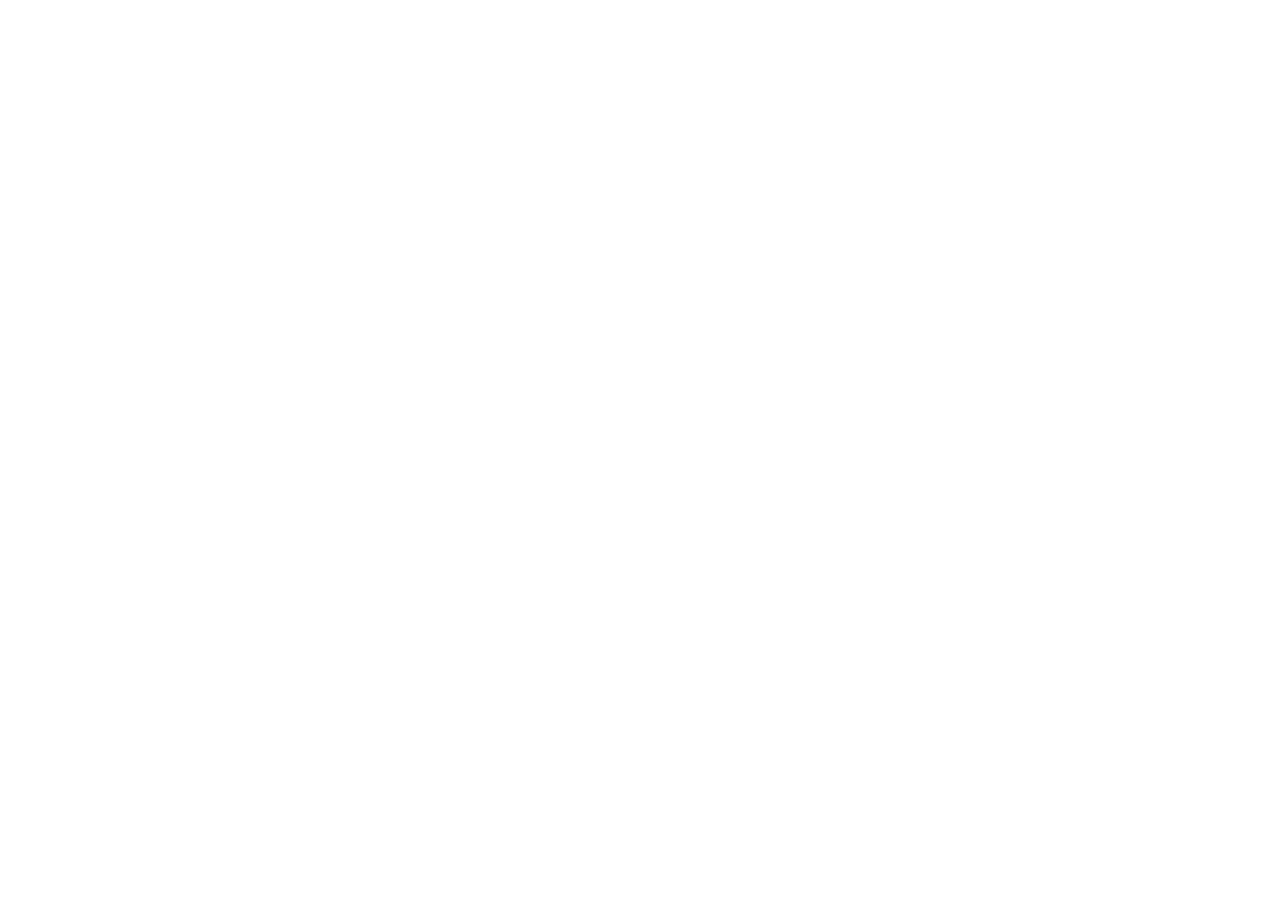
==== index.html @ ab4df653 "first commit" ====
<!DOCTYPE html>
<html lang="en">
<head>
    <meta charset="UTF-8">
    <meta name="viewport" content="width=device-width, initial-scale=1.0">
    <title>Assignment-1</title>
</head>
<body>
    
</body>
</html>
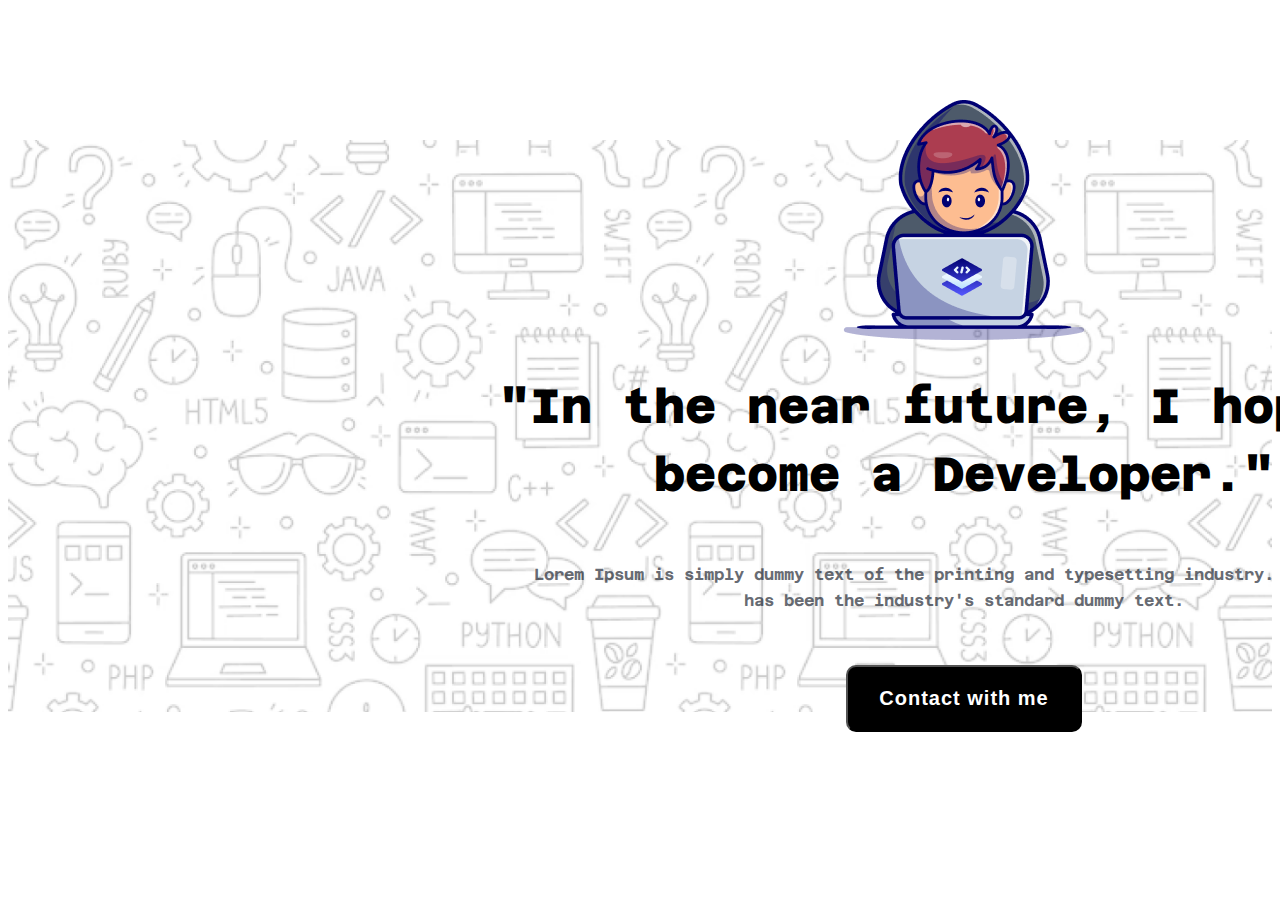
==== commit 4c303e32: "added some header items" ====
--- a/index.html
+++ b/index.html
@@ -4,8 +4,29 @@
     <meta charset="UTF-8">
     <meta name="viewport" content="width=device-width, initial-scale=1.0">
     <title>Assignment-1</title>
+    <link rel="preconnect" href="https://fonts.googleapis.com">
+    <link rel="preconnect" href="https://fonts.gstatic.com" crossorigin>
+    <link href="https://fonts.googleapis.com/css2?family=Azeret+Mono:ital,wght@0,100..900;1,100..900&display=swap" rel="stylesheet">
+    <link rel="stylesheet" href="style/style.css">
+
 </head>
 <body>
-    
+    <header>
+        <div class="div-sector">
+            <div class="head-items">
+                <img src="assets/Group.png" alt="">
+                <h1 class="head-tittle">
+                    "In the near future, I hope to become a Developer."
+                </h1>
+                <h4 class="head-sub-tittle">
+                    Lorem Ipsum is simply dummy text of the printing and typesetting industry. Lorem Ipsum has been the industry's standard dummy text.
+                </h4>
+                <a href="practice.html" target="_blank" >
+                    <button class="head-btn">Contact with me</button>
+
+                </a>
+            </div>
+        </div>
+    </header>
 </body>
 </html>--- a/style/style.css
+++ b/style/style.css
@@ -0,0 +1,62 @@
+body{
+    font-family: "Azeret Mono", monospace;
+}
+
+.azeret-mono-font> {
+  
+  /* font-optical-sizing: auto; */
+  font-weight: 300;
+  font-style: normal;
+}
+/* header section  */
+/* header section  */
+.div-sector{
+    background-image: url(../assets/Hero-bg.png);
+    background-repeat: no-repeat;
+    background-position: center center;
+    background-size: 100%;
+    height: 752px;
+    margin-top: 50px;
+}
+.head-items{
+    text-align: center;
+    position: absolute;
+    width: 1108px;
+    height: 582px;
+    left: 410px;
+    right: 21px;
+    top: 100px;
+    bottom: 4506px;
+    display: flex;
+    flex-direction: column;
+    justify-content: flex-start;
+    align-items: center;
+    padding: 0px;
+}
+.head-tittle{
+    font-size:48px;
+    font-weight: 800px;
+    color: black;
+    font-weight: 800;
+    line-height: 68px;
+    letter-spacing: 0%;
+}
+.head-sub-tittle{
+    font-size: 16px;
+    font-weight: 200px;
+    color:rgba(13, 19, 33, 0.63);
+    line-height: 26px;
+    letter-spacing: 0%;
+    padding: 0px 110px 30px 110px;
+}
+.head-btn{
+    font-size: 20px;
+    font-weight: 600;
+    color: white;
+    line-height: 23px;
+    letter-spacing: 1px;
+    padding: 20px 31px;
+    border-radius: 10px;
+    background-color:black;
+}
+/* header end */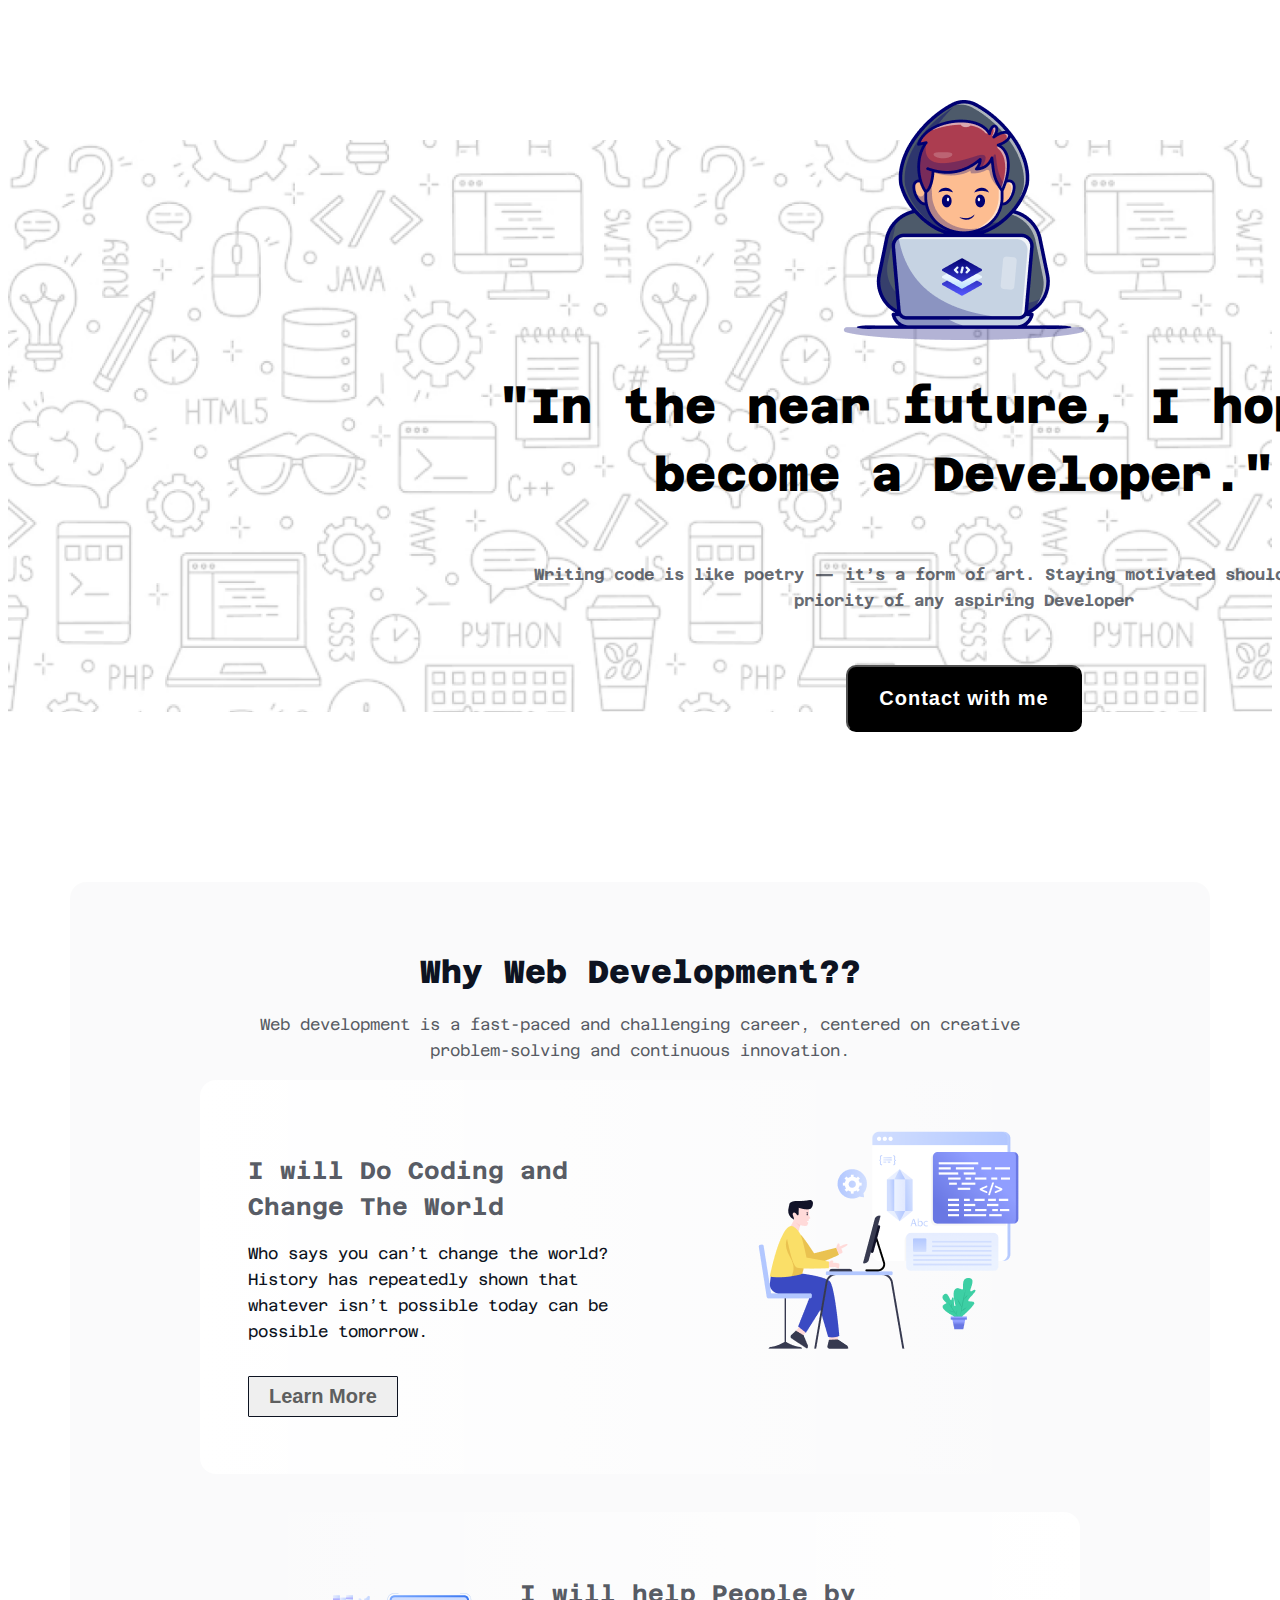
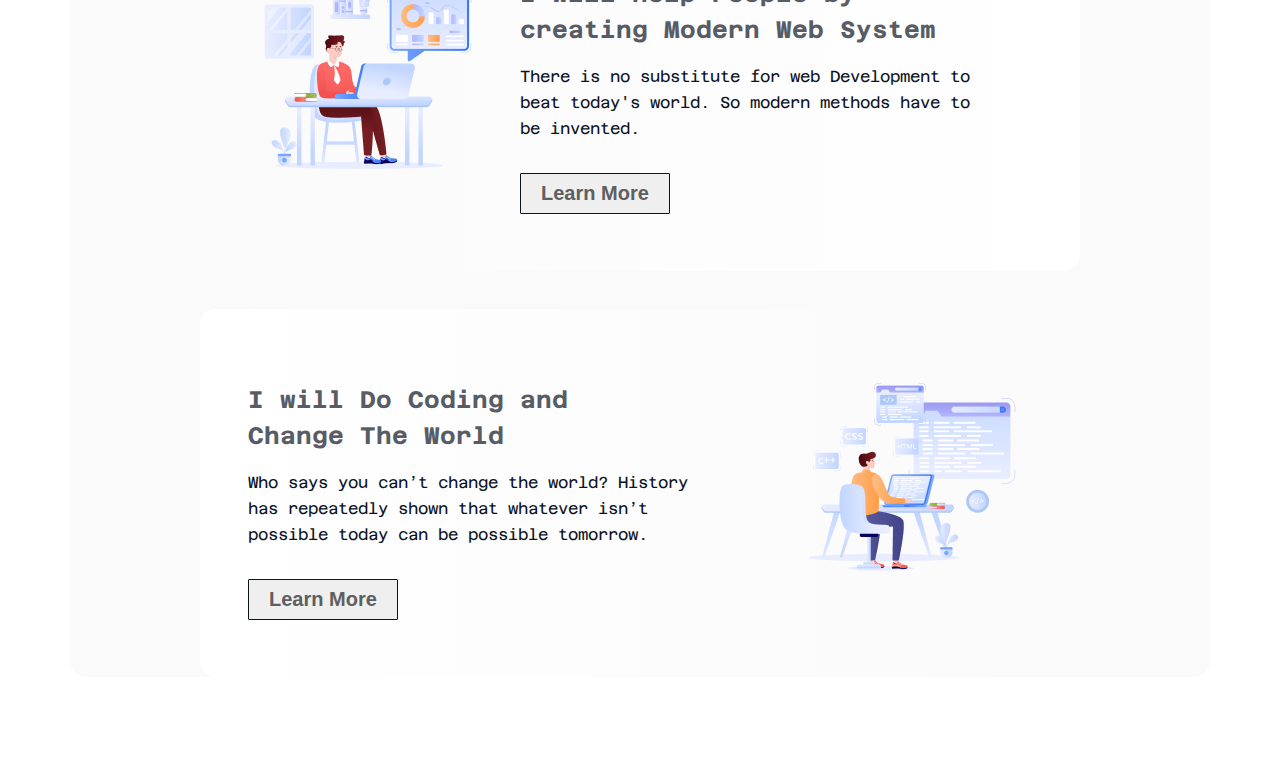
==== commit fd846f12: "added some main section" ====
--- a/index.html
+++ b/index.html
@@ -19,7 +19,7 @@
                     "In the near future, I hope to become a Developer."
                 </h1>
                 <h4 class="head-sub-tittle">
-                    Lorem Ipsum is simply dummy text of the printing and typesetting industry. Lorem Ipsum has been the industry's standard dummy text.
+                    Writing code is like poetry — it’s a form of art. Staying motivated should be the top priority of any aspiring Developer
                 </h4>
                 <a href="practice.html" target="_blank" >
                     <button class="head-btn">Contact with me</button>
@@ -28,5 +28,71 @@
             </div>
         </div>
     </header>
+    <main>
+        <section class="section">
+            <div class="skill-head">
+                  <div class="skill-heading-detail">
+                      <h1 class="skill-heading">Why Web Development??</h1>
+                      <p class="skill-description">Web development is a fast-paced and challenging career, centered on creative problem-solving and continuous innovation.</p>
+                  </div>
+                  <div class="my-skill">
+                      <div class="skill-details">
+                          <h1 class="my-skill-heading">
+                              I will Do Coding and Change The World
+                          </h1>
+                          <p class="my-skill-detail">
+                            Who says you can’t change the world? History has repeatedly shown that whatever isn’t possible today can be possible tomorrow. 
+                          </p>
+                          <div class="set-btn">
+                              <button class="my-skill-btn">Learn More</button>
+                          </div>
+                      </div>
+                      <div>
+                          <img src="assets/Layer_1.png" alt="">
+                      </div>
+                       
+                  </div>
+                  <br>
+                  <br>
+                  <div class="my-skills">
+                      <div class="skill-pic-2">
+                          <img src="assets/Group 3.png" alt="">
+                      </div>
+                      <div class="skill-detailss">
+                          <h1 class="my-skill-heading">
+                              I will help People by creating Modern Web System
+                          </h1>
+                          <p class="my-skill-detail">
+                            There is no substitute for web Development to beat today's world. So modern methods have to be invented.
+
+                          </p>
+                          <div class="set-btn">
+                              <button class="my-skill-btn">Learn More</button>
+                          </div>
+                      </div>
+                      
+                  </div>
+                  <br>
+                  <br>
+                  <div class="my-skill">
+                      <div class="skill-details">
+                          <h1 class="my-skill-headings">
+                              I will Do Coding and Change The World
+                          </h1>
+                          <p class="my-skill-detail">
+                            Who says you can’t change the world? History has repeatedly shown that whatever isn’t possible today can be possible tomorrow.
+                          </p>
+                          <div class="set-btn">
+                              <button class="my-skill-btn">Learn More</button>
+                          </div>
+                      </div>
+                      <div>
+                          <img src="assets/Group 4.png" alt="">
+                      </div>
+                       
+                  </div>
+            </div>
+         </section>
+    </main>
 </body>
 </html>--- a/style/style.css
+++ b/style/style.css
@@ -59,4 +59,114 @@
     border-radius: 10px;
     background-color:black;
 }
-/* header end */+/* header end */
+
+/* main content */
+/* main content */
+
+/* section 1 */
+.section{
+    border-radius: 16px;
+    background: rgba(13, 19, 33, 0.02);
+    width: 1140px;
+    height: 1395px;
+    background-position: center center;
+    margin: 80px auto;
+}
+.skill-head{
+    padding: 50px 130px;
+}
+.skill-heading-detail{
+    padding: 0px 25px;
+}
+.skill-heading{
+    color: rgb(13, 19, 33);
+    font-size: 32px;
+    font-weight: 800;
+    line-height: 37px;
+    letter-spacing: 0%;
+    text-align: center;
+
+}
+.skill-description{
+    color: rgba(13, 19, 33, 0.70);
+    font-size: 16px;
+    font-weight: 400;
+    line-height: 26px;
+    letter-spacing: 0%;
+    text-align: center;
+
+}
+.my-skill{
+    border-radius: 16px;
+    background:linear-gradient(90.00deg, rgb(255, 255, 255), rgba(255, 255, 255, 0) 100%);
+    display: flex;
+    justify-content: space-between;
+    padding: 48px;
+
+}
+.skill-details{
+    padding: 9px 98px 9px 0px;
+
+}
+.my-skill-heading{
+    color: rgba(13, 19, 33, 0.7);
+    font-size: 24px;
+    font-weight: 700;
+    line-height: 36px;
+    letter-spacing: 0%;
+    text-align: left;
+
+}
+.my-skill-detail{
+    color: rgb(13, 19, 33);
+    font-size: 16px;
+    font-weight: 400;
+    line-height: 26px;
+    letter-spacing: 0%;
+    text-align: left;
+
+}
+.set-btn{
+    padding-top: 15px;
+}
+.my-skill-btn{
+    color: rgb(94, 95, 95);
+    font-size: 20px;
+    font-weight: 600;
+    line-height: 23px;
+    letter-spacing: 0%;
+    text-align: center;
+    padding: 08px 20px;
+    background-color: ;
+    border: 1px solid rgb(13, 19, 33);
+    border-radius: 1px;
+
+}
+.my-skills{
+    border-radius: 16px;
+    background:linear-gradient(270.00deg, rgb(255, 255, 255),rgba(255, 255, 255, 0) 100%);
+    display: flex;
+    justify-content: space-between;
+    padding: 48px;
+}
+.skill-pic-2{
+    /* padding: 8px auto; */
+
+}
+.skill-detailss{
+    padding: 0px 40px 9px 32px;
+
+}
+.my-skill-headings{
+    padding-right: 30px;
+    color: rgba(13, 19, 33, 0.7);
+    font-size: 24px;
+    font-weight: 700;
+    line-height: 36px;
+    letter-spacing: 0%;
+    text-align: left;
+
+}
+/* section 1 end */
+/* section 1 end */
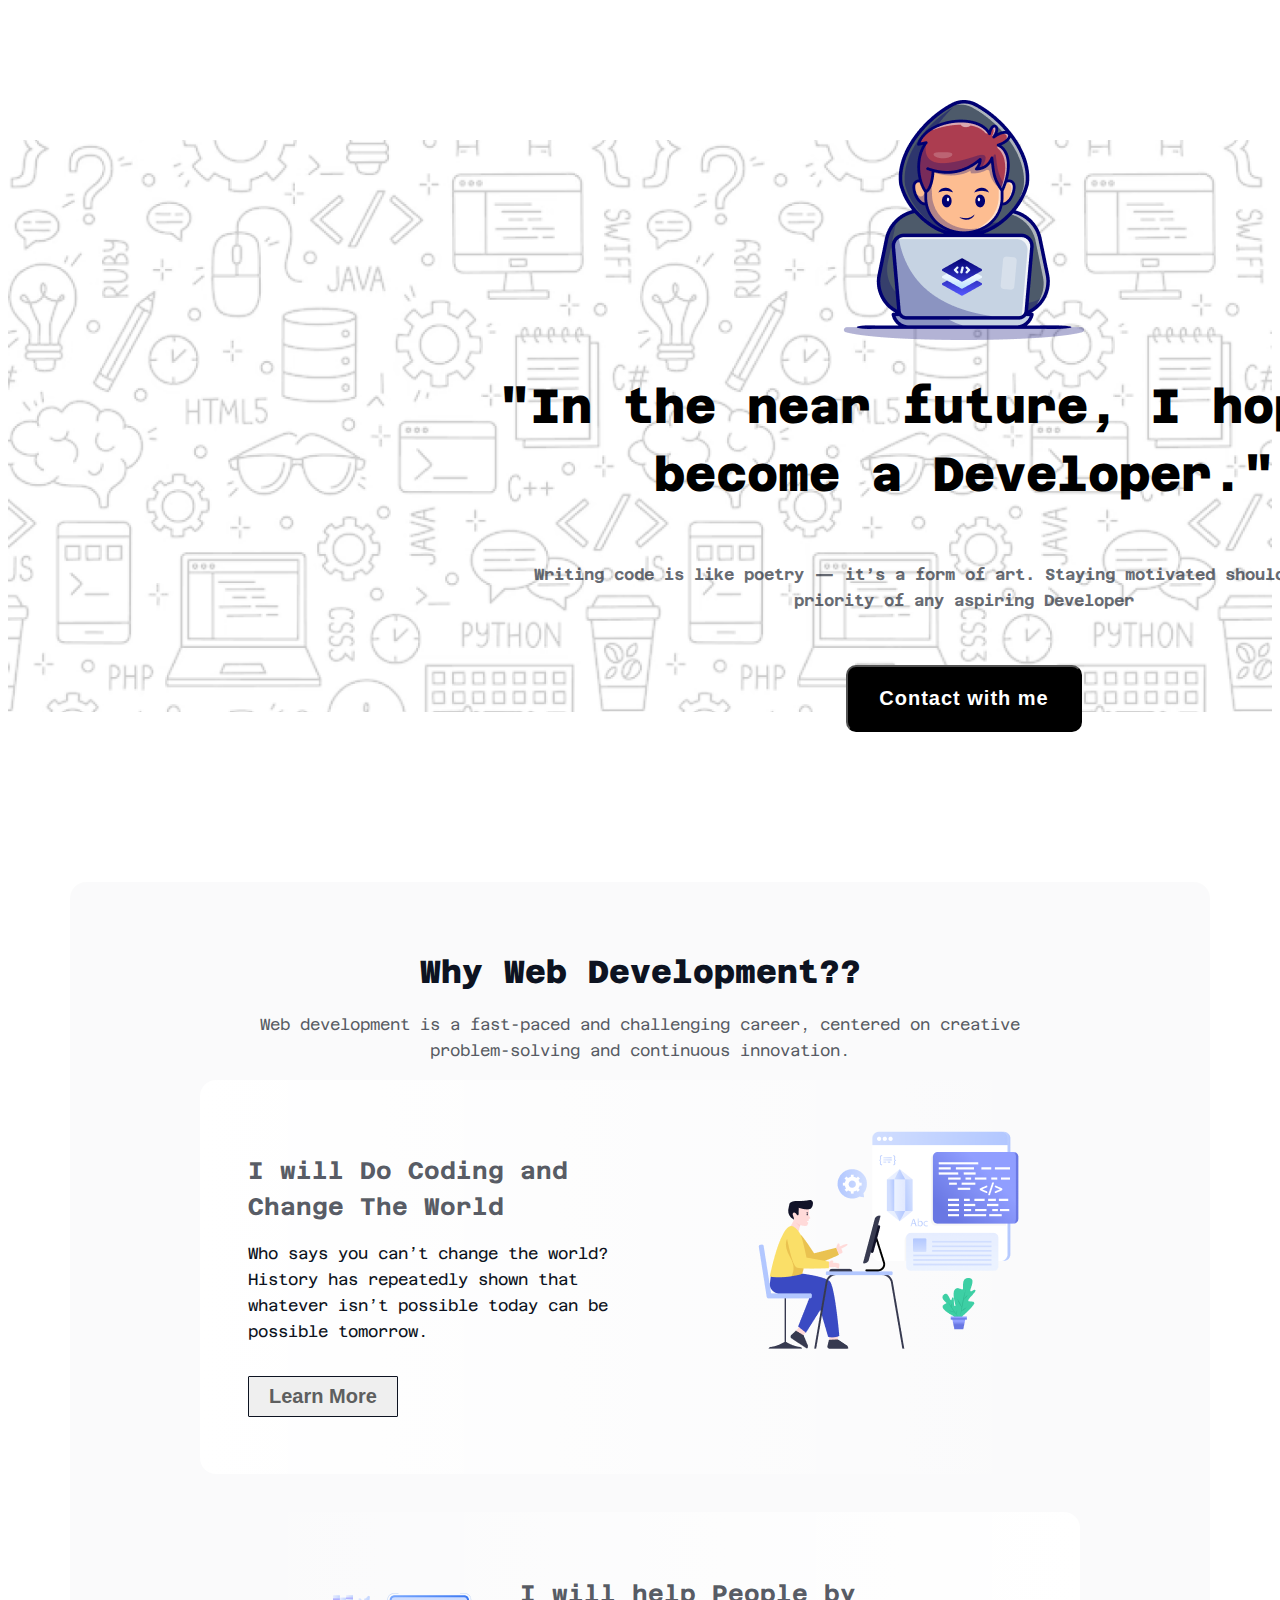
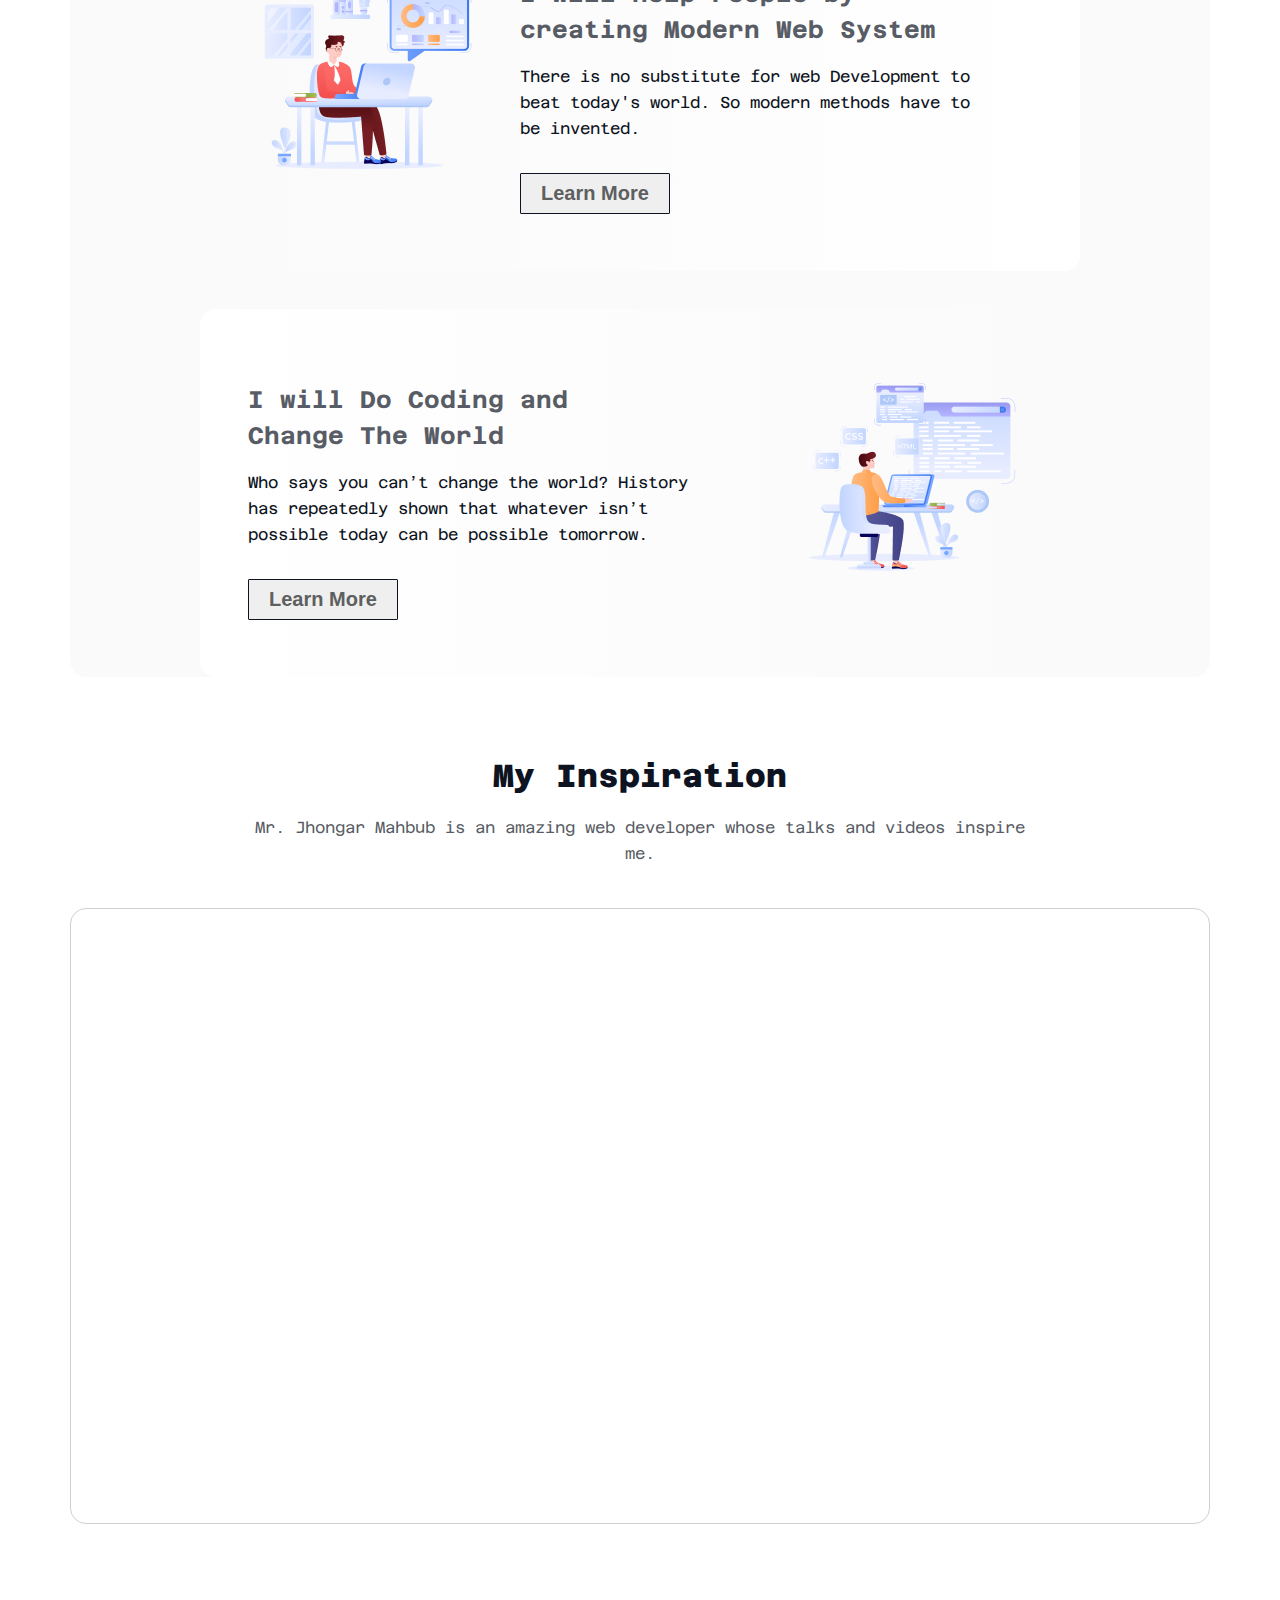
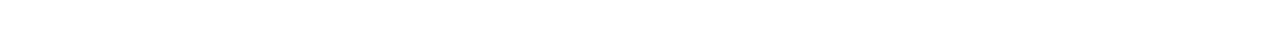
==== commit abccf47e: "added a video" ====
--- a/index.html
+++ b/index.html
@@ -93,6 +93,16 @@
                   </div>
             </div>
          </section>
+         <section class="section-2">
+            <div class="video-section">
+                <h1 class="video-tittle">My Inspiration</h1>
+                <p class="video-detail">Mr. Jhongar Mahbub is an amazing web developer whose talks and videos inspire me.
+                </p>
+            </div>
+            <div class="video">
+                <iframe width="1075" height="550" src="https://www.youtube.com/embed/clQL7TAQcsI?si=a5JZicJ56P_sLb8g" title="YouTube video player" frameborder="0" allow="accelerometer; autoplay; clipboard-write; encrypted-media; gyroscope; picture-in-picture; web-share" referrerpolicy="strict-origin-when-cross-origin" allowfullscreen></iframe>
+            </div>
+       </section>
     </main>
 </body>
 </html>--- a/style/style.css
+++ b/style/style.css
@@ -170,3 +170,41 @@
 }
 /* section 1 end */
 /* section 1 end */
+
+/* section-2 start */
+/* section-2 start */
+
+.section-2{
+    width: 1140px;
+    height: 795px;
+    margin: 80px auto;
+}
+.video-section{
+    padding:0px 170px 25px 170px;
+}
+.video-tittle{
+    color: rgb(13, 19, 33);
+    font-size: 32px;
+    font-weight: 800;
+    line-height: 37px;
+    letter-spacing: 0%;
+    text-align: center; 
+}
+.video-detail{
+    color: rgba(13, 19, 33, 0.70);
+    font-size: 16px;
+    font-weight: 400;
+    line-height: 26px;
+    letter-spacing: 0%;
+    text-align: center;
+}
+.video{
+    display: flex;
+    justify-content: center;
+    padding: 32px;
+    box-sizing: border-box;
+    border: 1px solid rgba(13, 19, 33, 0.2);
+    border-radius: 16px;
+}
+/* section-2 end */
+/* section-2 end */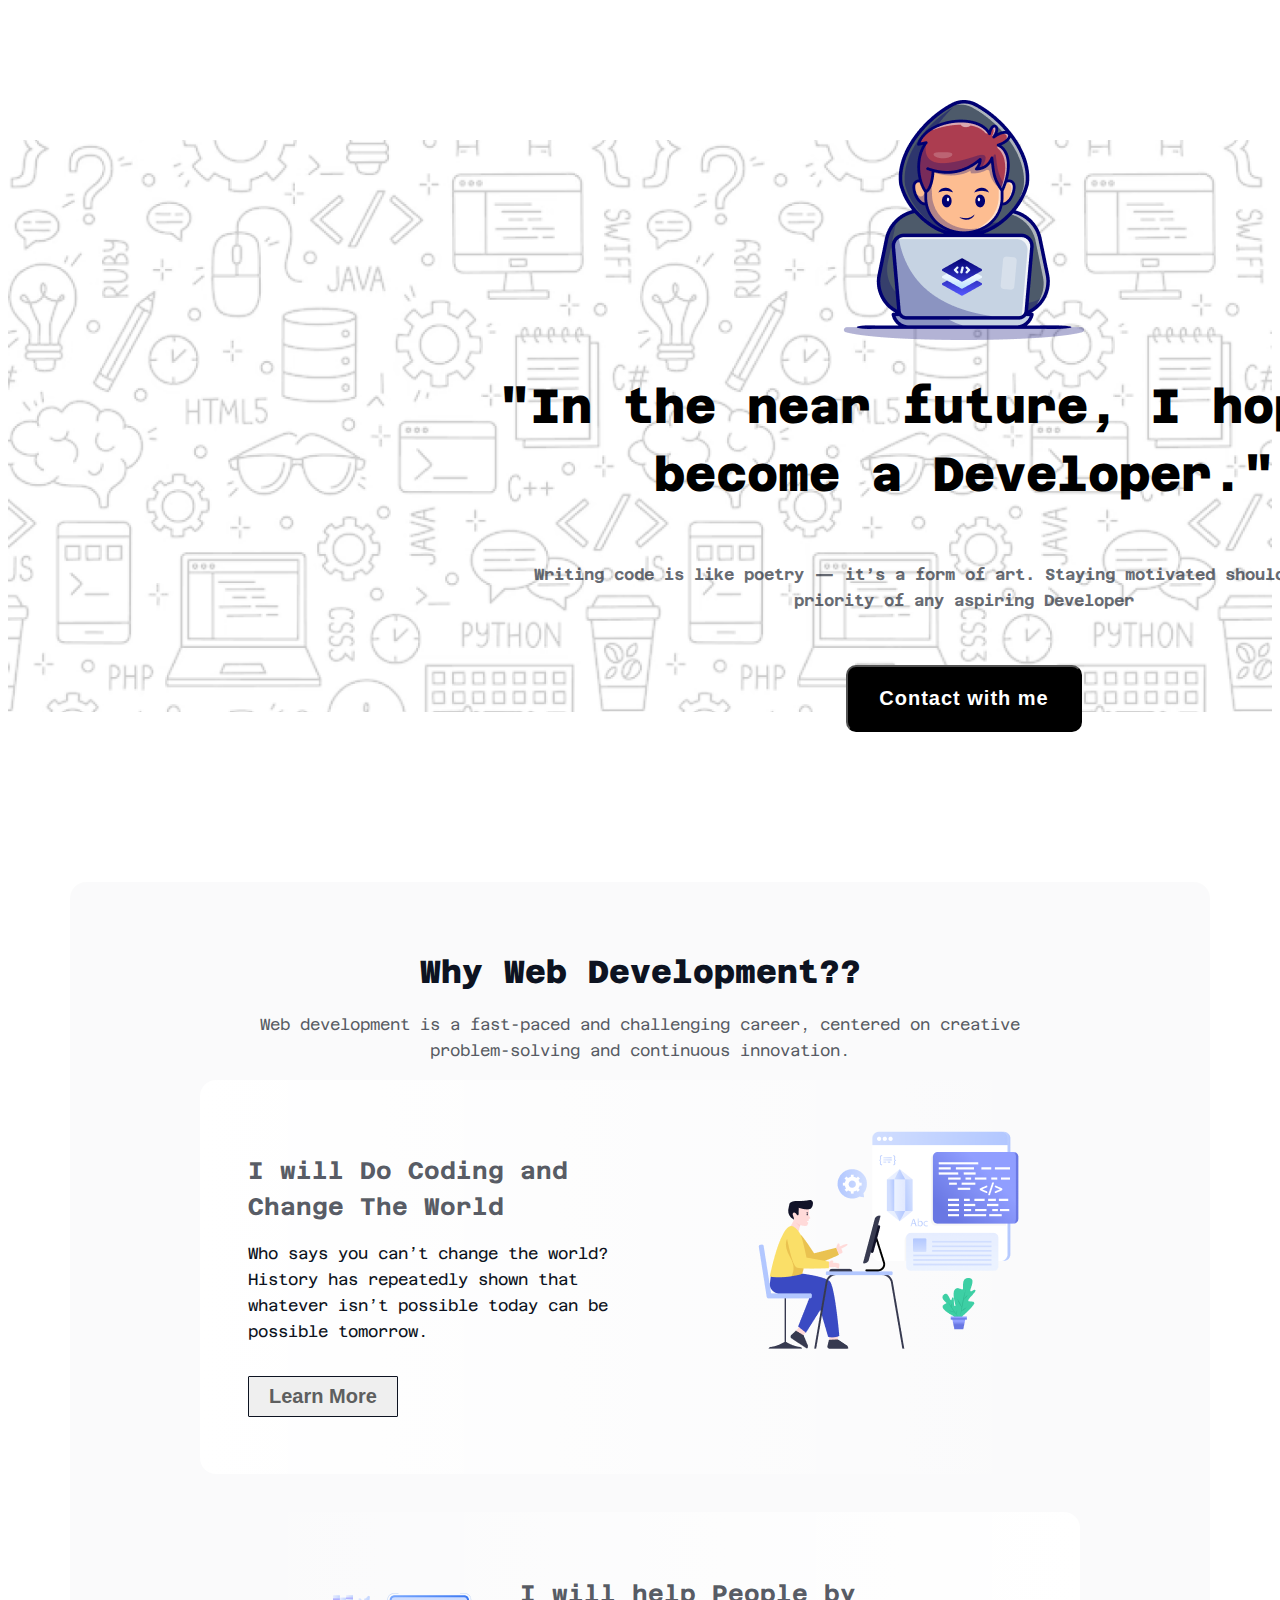
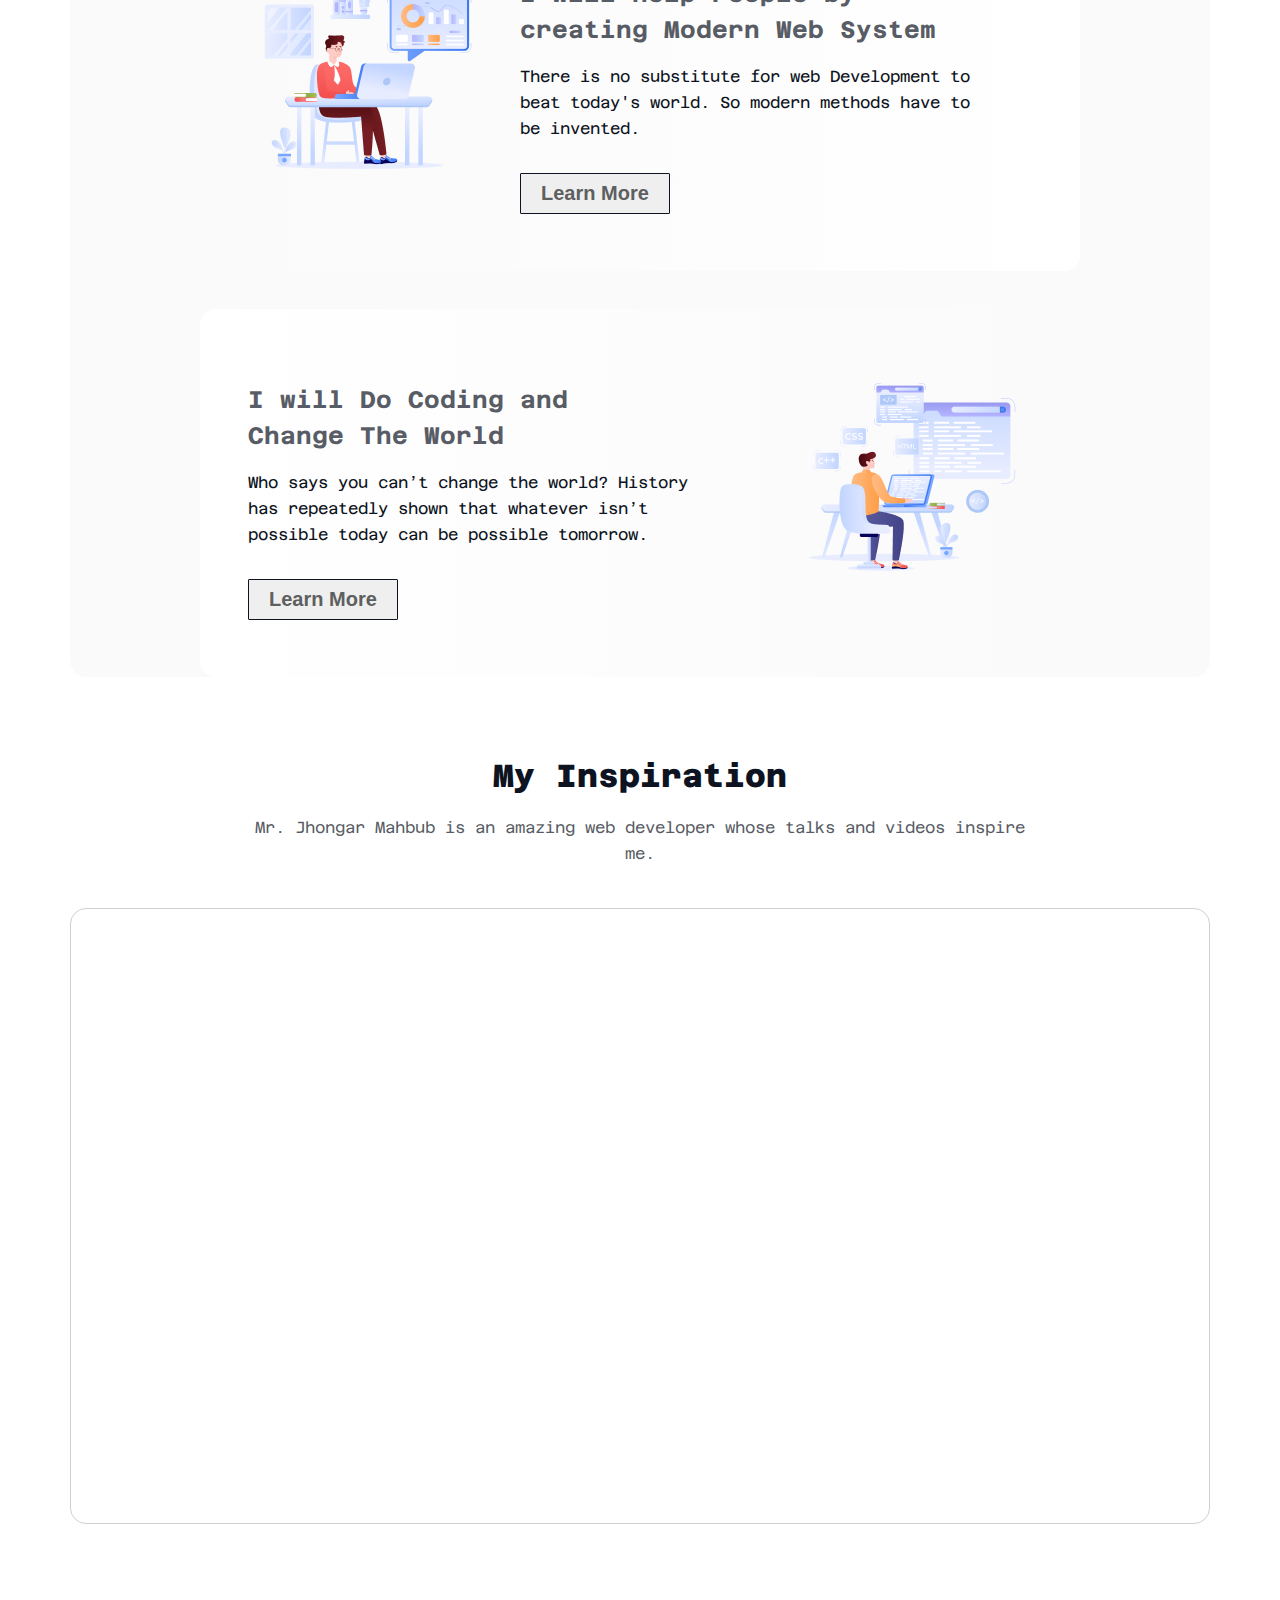
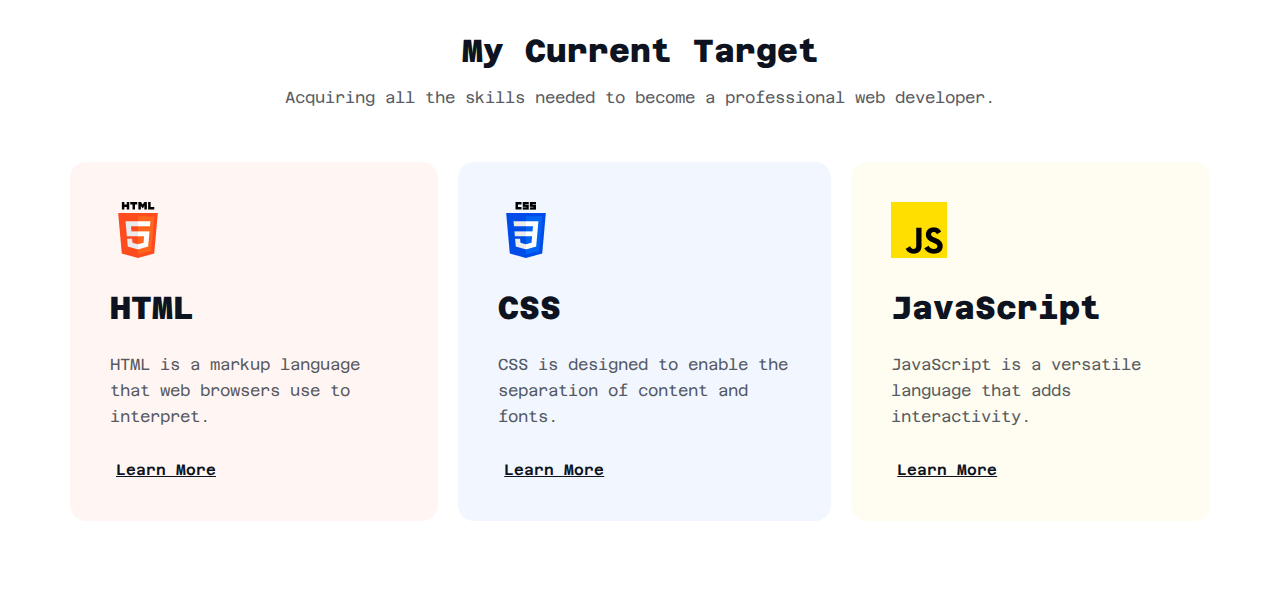
==== commit b5760a5d: "added Current Target" ====
--- a/index.html
+++ b/index.html
@@ -103,6 +103,42 @@
                 <iframe width="1075" height="550" src="https://www.youtube.com/embed/clQL7TAQcsI?si=a5JZicJ56P_sLb8g" title="YouTube video player" frameborder="0" allow="accelerometer; autoplay; clipboard-write; encrypted-media; gyroscope; picture-in-picture; web-share" referrerpolicy="strict-origin-when-cross-origin" allowfullscreen></iframe>
             </div>
        </section>
+       <section class="input-skill">
+            <div class="aa">
+                <h class="b">My Current Target</h>
+                <p class="input-skill-description">Acquiring all the skills needed to become a professional web developer.
+                </p>
+            </div>
+            <div class="skill-container">
+                <div class="skill-name skill-a">
+                    <img src="assets/html.png" alt="" class="skill-logo">
+                 <h2 class="input-skill-head">HTML</h2>
+                    <p class="skill-descriptions">HTML is a markup language that web browsers use 
+                    to interpret.
+                    </p>
+                    <button class="input-skill-btn-a">
+                        <u>Learn More</u>
+                    </button>
+                </div>
+                <div class="skill-name skill-b">
+                    <img src="assets/css.png" alt="" class="skill-logo">
+                    <h2 class="input-skill-head">CSS</h2>
+                    <p class="skill-descriptions">CSS is designed to enable the separation of content and fonts.</p>
+                    <button class="input-skill-btn-b">
+                        <u>Learn More</u>
+                    </button>
+                </div>
+                <div class="skill-name skill-c">
+                    <img src="assets/js.png" alt="" class="skill-logo">
+                    <h2 class="input-skill-head">JavaScript</h2>
+                    <p class="skill-descriptions">JavaScript is a versatile language that 
+                    adds interactivity.</p>
+                    <button class="input-skill-btn-c">
+                        <u>Learn More</u>
+                    </button>
+                </div>
+            </div>    
+        </section>
     </main>
 </body>
 </html>--- a/style/style.css
+++ b/style/style.css
@@ -207,4 +207,106 @@
     border-radius: 16px;
 }
 /* section-2 end */
-/* section-2 end */+/* section-2 end */
+
+/* section-3 start*/
+/* section-3 start */
+
+.input-skill{
+    width: 1140px;
+    height: 500px;
+    margin: 80px auto;
+}
+.aa{
+    text-align: center;
+}
+.b{
+    color: rgb(13, 19, 33);
+    font-size: 32px;
+    font-weight: 800;
+    line-height: 37px;
+    letter-spacing: 0%;
+    text-align: center;
+}
+.input-skill-description{
+    color: rgba(13, 19, 33, 0.70);
+    font-size: 16px;
+    font-weight: 400;
+    line-height: 26px;
+    letter-spacing: 0%;
+    text-align: center;
+    padding:0px 170px 25px 170px;
+
+}
+.skill-container{
+    display: flex;
+    gap: 20px;
+    padding-top: 10px;
+
+}
+.skill-name{
+    /* padding:20px 30px 20px 20px; */
+    padding: 40px;
+    background-color: aqua;
+    border-radius: 16px;
+}
+.input-skill-head{
+    color: rgb(13, 19, 33);
+    font-size: 32px;
+    font-weight: 800;
+    line-height: 37px;
+    letter-spacing: 0%;
+}
+.skill-descriptions{
+    color: rgba(13, 19, 33, 0.70);
+    font-size: 16px;
+    font-weight: 400;
+    line-height: 26px;
+    letter-spacing: 0%;
+}
+.skill-a{
+    background: rgba(255, 76, 30, 0.05);
+}
+.input-skill-btn-a{
+    color: rgb(13, 19, 33);
+    font-size: 15px;
+    font-weight: 600;
+    line-height: 20px;
+    letter-spacing: 0%;
+    font-family: "Azeret Mono", monospace;
+    border: none;
+    padding-top: 14px;
+    background: rgba(255, 76, 30, 0.00);
+
+}
+.skill-b{
+    background: rgba(0, 76, 232, 0.05);
+}
+.input-skill-btn-b{
+    color: rgb(13, 19, 33);
+    font-size: 15px;
+    font-weight: 600;
+    line-height: 20px;
+    letter-spacing: 0%;
+    font-family: "Azeret Mono", monospace;
+    border: none;
+    padding-top: 14px;
+    background: rgba(0, 76, 232, 0.0);
+
+}
+.skill-c{
+    background: rgba(255, 223, 0, 0.05);
+}
+.input-skill-btn-c{
+    color: rgb(13, 19, 33);
+    font-size: 15px;
+    font-weight: 600;
+    line-height: 20px;
+    letter-spacing: 0%;
+    font-family: "Azeret Mono", monospace;
+    border: none;
+    padding-top: 14px;
+    background: rgba(255, 223, 0, 0.0);
+}
+/* section-3 end*/
+/* section-3 end*/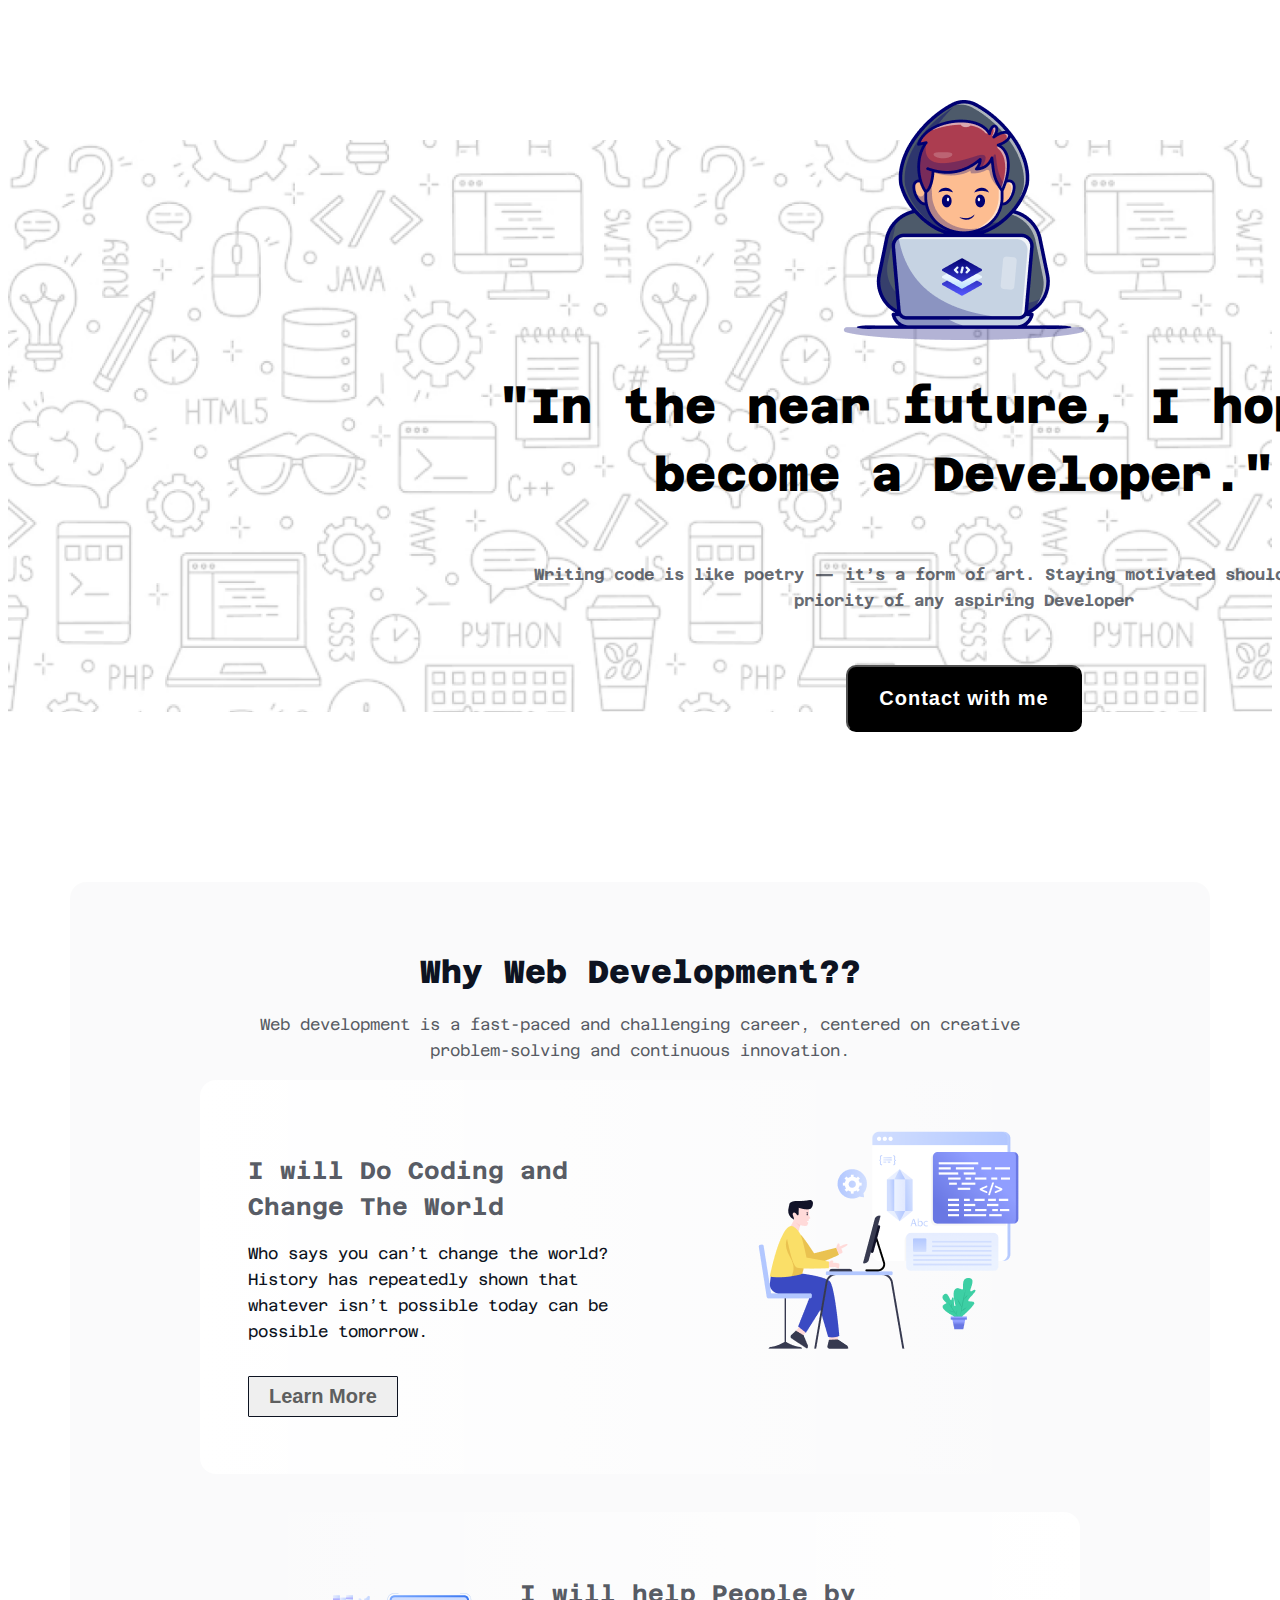
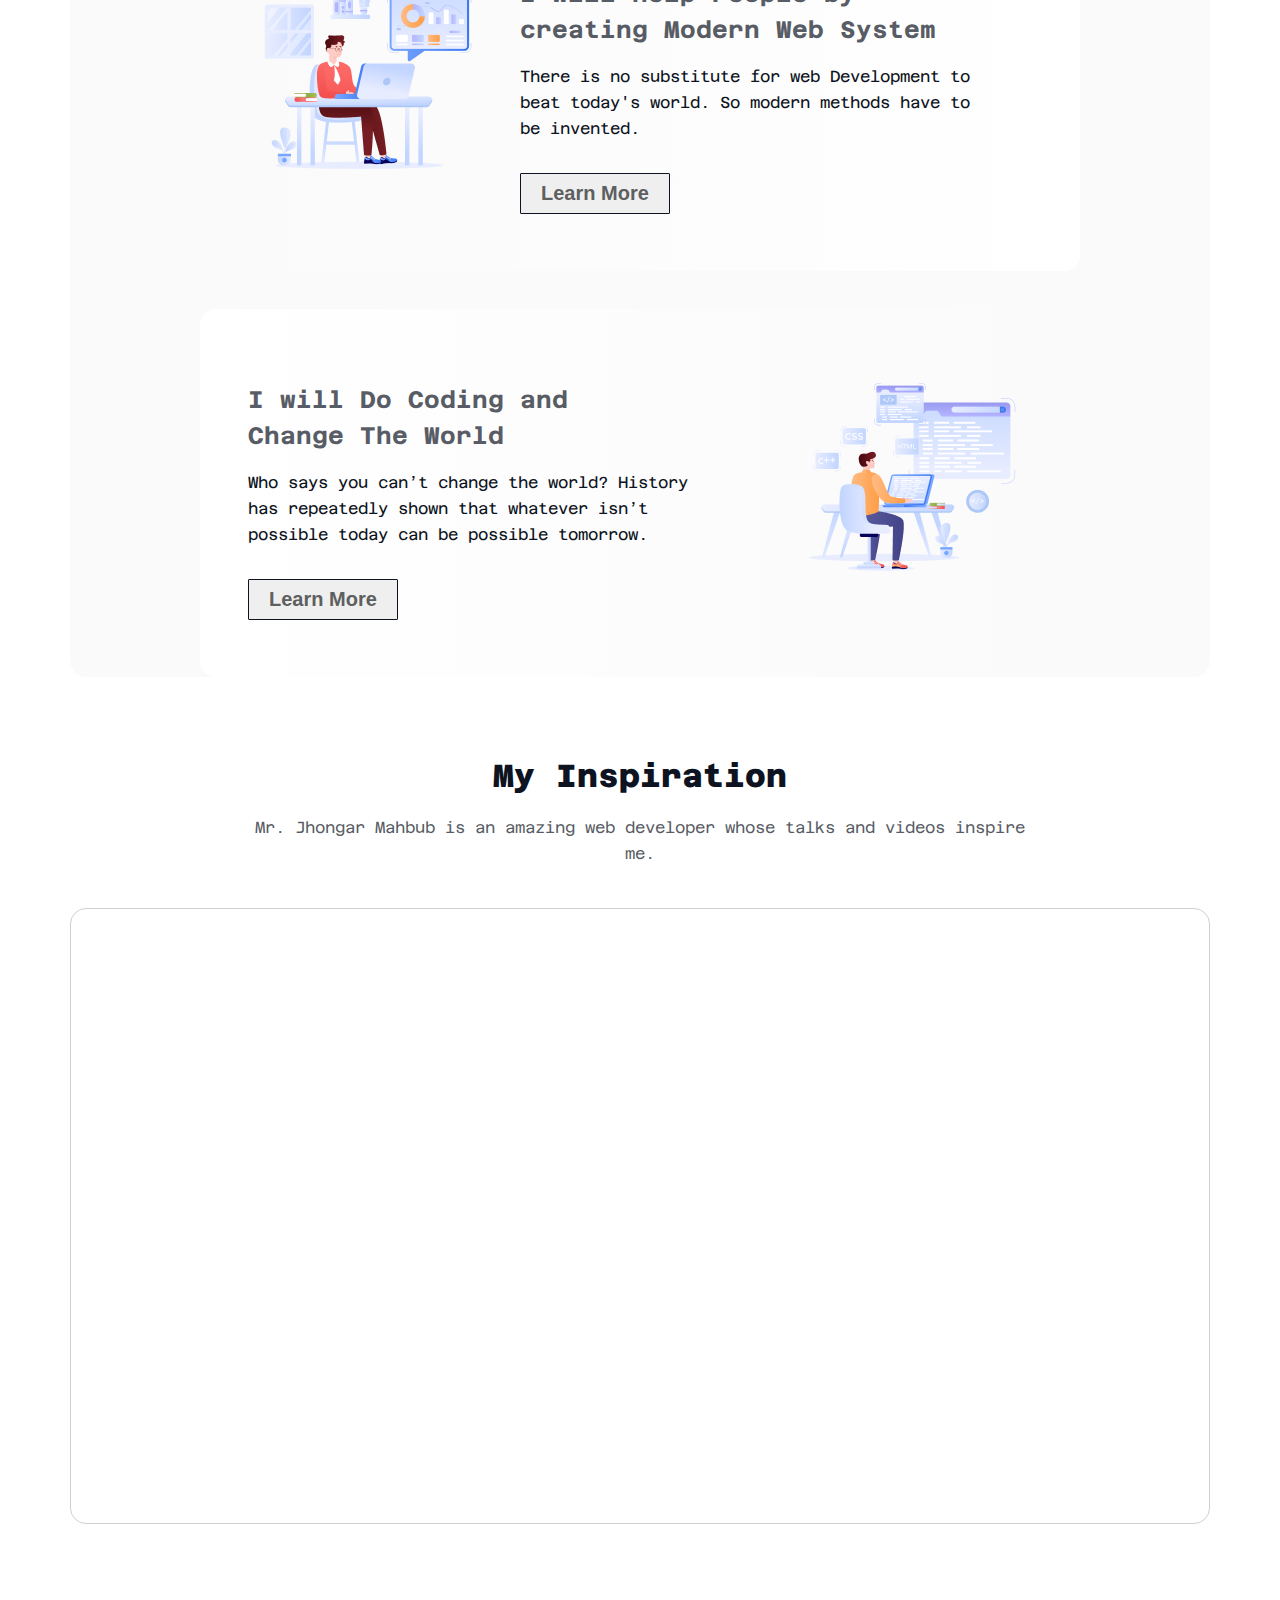
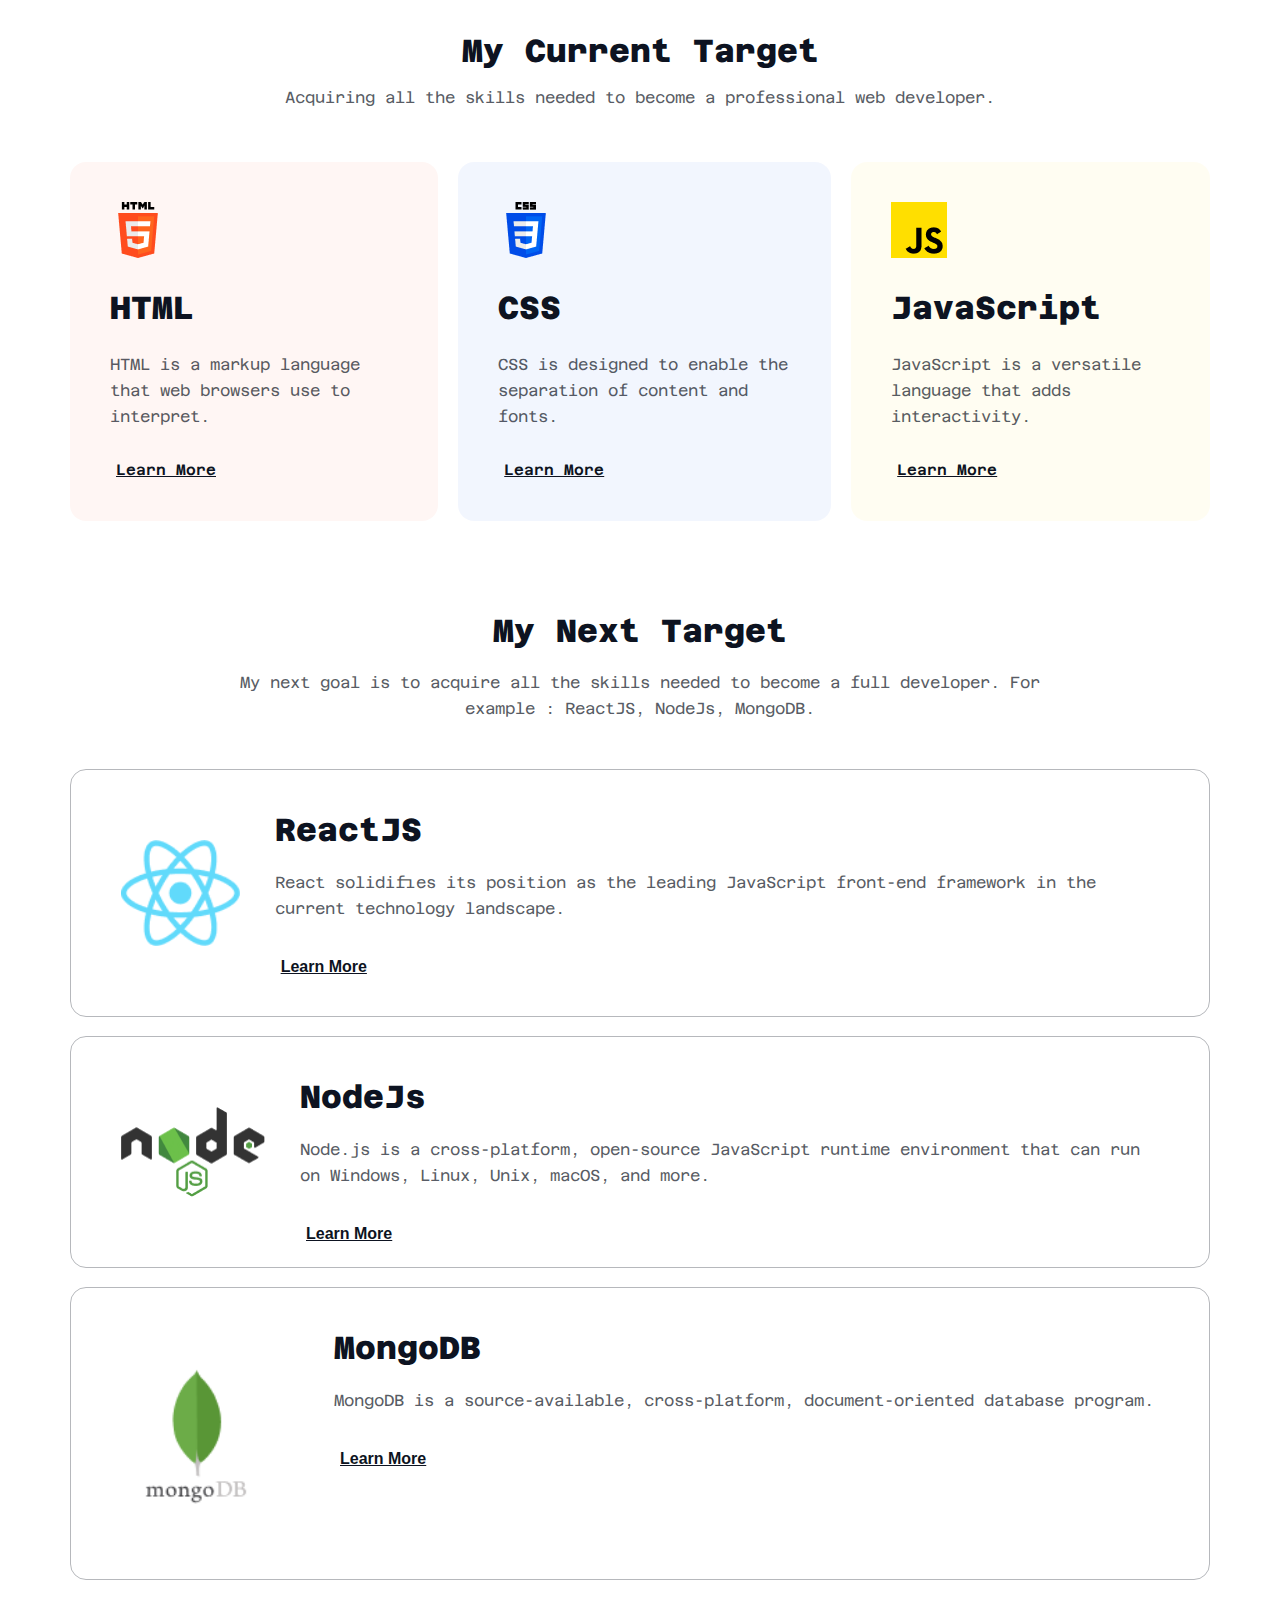
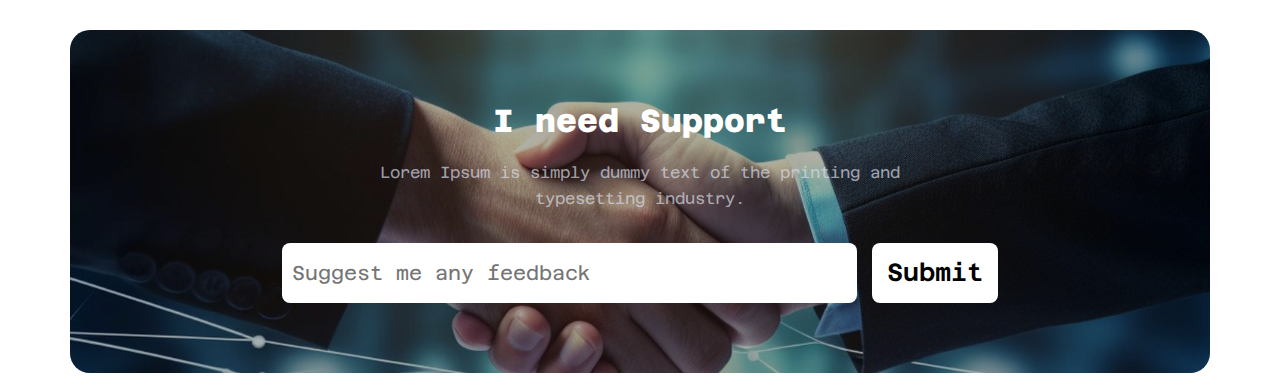
==== commit c12fc222: "added next target" ====
--- a/index.html
+++ b/index.html
@@ -139,6 +139,48 @@
                 </div>
             </div>    
         </section>
+        <section class="input-targer-skill">
+            <h1 class="target-heading">My Next Target</h1>
+            <h4 class="target-tittle">My next goal is to acquire all the skills needed to become a full developer. For example : ReactJS, NodeJs, MongoDB.</h4>
+            <div class="target-skill">
+                <img class="tr-skill-logo" src="assets/react.png" alt="">
+                <div class="target-skill-details">
+                    <h1 class="target-skill-head">ReactJS
+                    </h1>
+                    <p class="target-skill-description">React solidifies its position as the leading JavaScript front-end framework in the current technology landscape.</p>
+                    <button class="targer-skill-btn"><u>Learn More</u></button>
+                </div>
+            </div>
+            <br>
+            <div class="target-skill">
+                <img class="tr-skill-logo" src="assets/nodejs.png" alt="">
+                <div class="target-skill-details">
+                    <h1 class="target-skill-head">NodeJs
+                    </h1>
+                    <p class="target-skill-description">Node.js is a cross-platform, open-source JavaScript runtime environment that can run on Windows, Linux, Unix, macOS, and more.</p>
+                    <button class="targer-skill-btn"><u>Learn More</u></button>
+                </div>
+            </div>
+            <br>
+            <div class="target-skill">
+                <img class="tr-skill-logo" src="assets/mongodb.png" alt="">
+                <div class="target-skill-details">
+                    <h1 class="target-skill-head">MongoDB</h1>
+                    <p class="target-skill-description">MongoDB is a source-available, cross-platform, document-oriented database program.</p>
+                    <button class="targer-skill-btn"><u>Learn More</u></button>
+                </div>
+            </div>
+             <div class="text-area">
+               <div class="text-area-item">
+                    <h1 class="text-head">I need Support</h1>
+                    <p class="text-description">Lorem Ipsum is simply dummy text of the printing and typesetting industry.</p>
+                    <div class="write-comment">
+                        <input class="text" type="text" placeholder="Suggest me any feedback for me">
+                        <button class="submit-btn">Submit</button>
+                    </div>
+               </div>
+            </div>
+       </section>
     </main>
 </body>
 </html>--- a/style/style.css
+++ b/style/style.css
@@ -309,4 +309,137 @@
     background: rgba(255, 223, 0, 0.0);
 }
 /* section-3 end*/
-/* section-3 end*/+/* section-3 end*/
+
+/* section-4 start */
+/* section-4 start */
+
+.input-targer-skill{
+    width: 1140px;
+    height: 1300px;
+    margin: 80px auto;
+}
+.target-heading{
+    color: rgb(13, 19, 33);
+    font-size: 32px;
+    font-weight: 800;
+    line-height: 37px;
+    letter-spacing: 0%;
+    text-align: center;
+}
+.target-tittle{
+    color: rgba(13, 19, 33, 0.70);
+    font-size: 16px;
+    font-weight: 400;
+    line-height: 26px;
+    letter-spacing: 0%;
+    text-align: center;
+    padding:0px 170px 25px 170px;
+}
+
+.target-skill{
+    display: flex;
+    justify-content: space-between;
+    border: 1px solid;
+    border-radius: 16px;
+    border-color:rgba(13, 19, 33, 0.30);
+    
+    
+}
+.tr-skill-logo{
+    padding: 70px 15px 70px 50px;
+    width: 150px;
+    height: auto;
+}
+.target-skill-details{
+    padding: 20px;
+}
+.target-skill-head{
+    color: rgb(13, 19, 33);
+    font-size: 32px;
+    font-weight: 800;
+    line-height: 37px;
+    letter-spacing: 0%;
+    text-align: left;
+    padding-bottom: 0px;
+}
+.target-skill-description{
+    color: rgba(13, 19, 33, 0.70);
+    font-size: 16px;
+    font-weight: 400;
+    line-height: 26px;
+    letter-spacing: 0%;
+    text-align: left;
+    padding: 0px 35px 15px 0px;
+}
+.targer-skill-btn{
+    color: rgb(13, 19, 33);
+    font-size: 16px;
+    font-weight: 800;
+    line-height: 25px;
+    letter-spacing: 0%;
+    text-align: left;
+    background-color: white;
+    border: none;
+}
+.text-area{
+    background-image: url(../assets/handshake.jpg);
+    background-position-x: center;
+    background-position-y: center;
+    border-radius: 20px;
+    box-shadow: crimson inset;
+    margin-top: 50px;
+    
+}
+.text-area-item{
+    padding-top: 50px;
+    padding-bottom: 70px;
+    background-color:rgba(0, 0, 0, 0.3);
+    border-radius: 20px;
+}
+.text-head{
+    color: rgb(255, 255, 255);
+    font-size: 32px;
+    font-weight: 800;
+    line-height: 37px;
+    letter-spacing: 0%;
+    text-align: center;
+    padding-bottom: 0px;
+}
+.text-description{
+    color: rgba(215, 218, 228, 0.7);
+    font-size: 16px;
+    font-weight: 400;
+    line-height: 26px;
+    letter-spacing: 0%;
+    text-align: center;
+    padding:0px 300px 15px 300px;
+}
+.write-comment{
+    display: flex;
+    justify-content: center;
+    gap: 15px;
+}
+.text{
+    font-size: 20px;
+    font-weight: 400;
+    line-height: 26px;
+    letter-spacing: 0%;
+    padding:15px 260px 15px 10px;
+    font-family: "Azeret Mono", monospace;
+    border: none;
+    border-radius: 8px;
+}
+.submit-btn{
+    font-size: 25px;
+    font-weight: 600;
+    line-height: 30px;
+    letter-spacing: 0%;
+    padding: 15px;
+    font-family: "Azeret Mono", monospace;
+    background-color: white;
+    border: none;
+    border-radius: 8px;
+}
+/* End all of section  */
+/* End all of section  */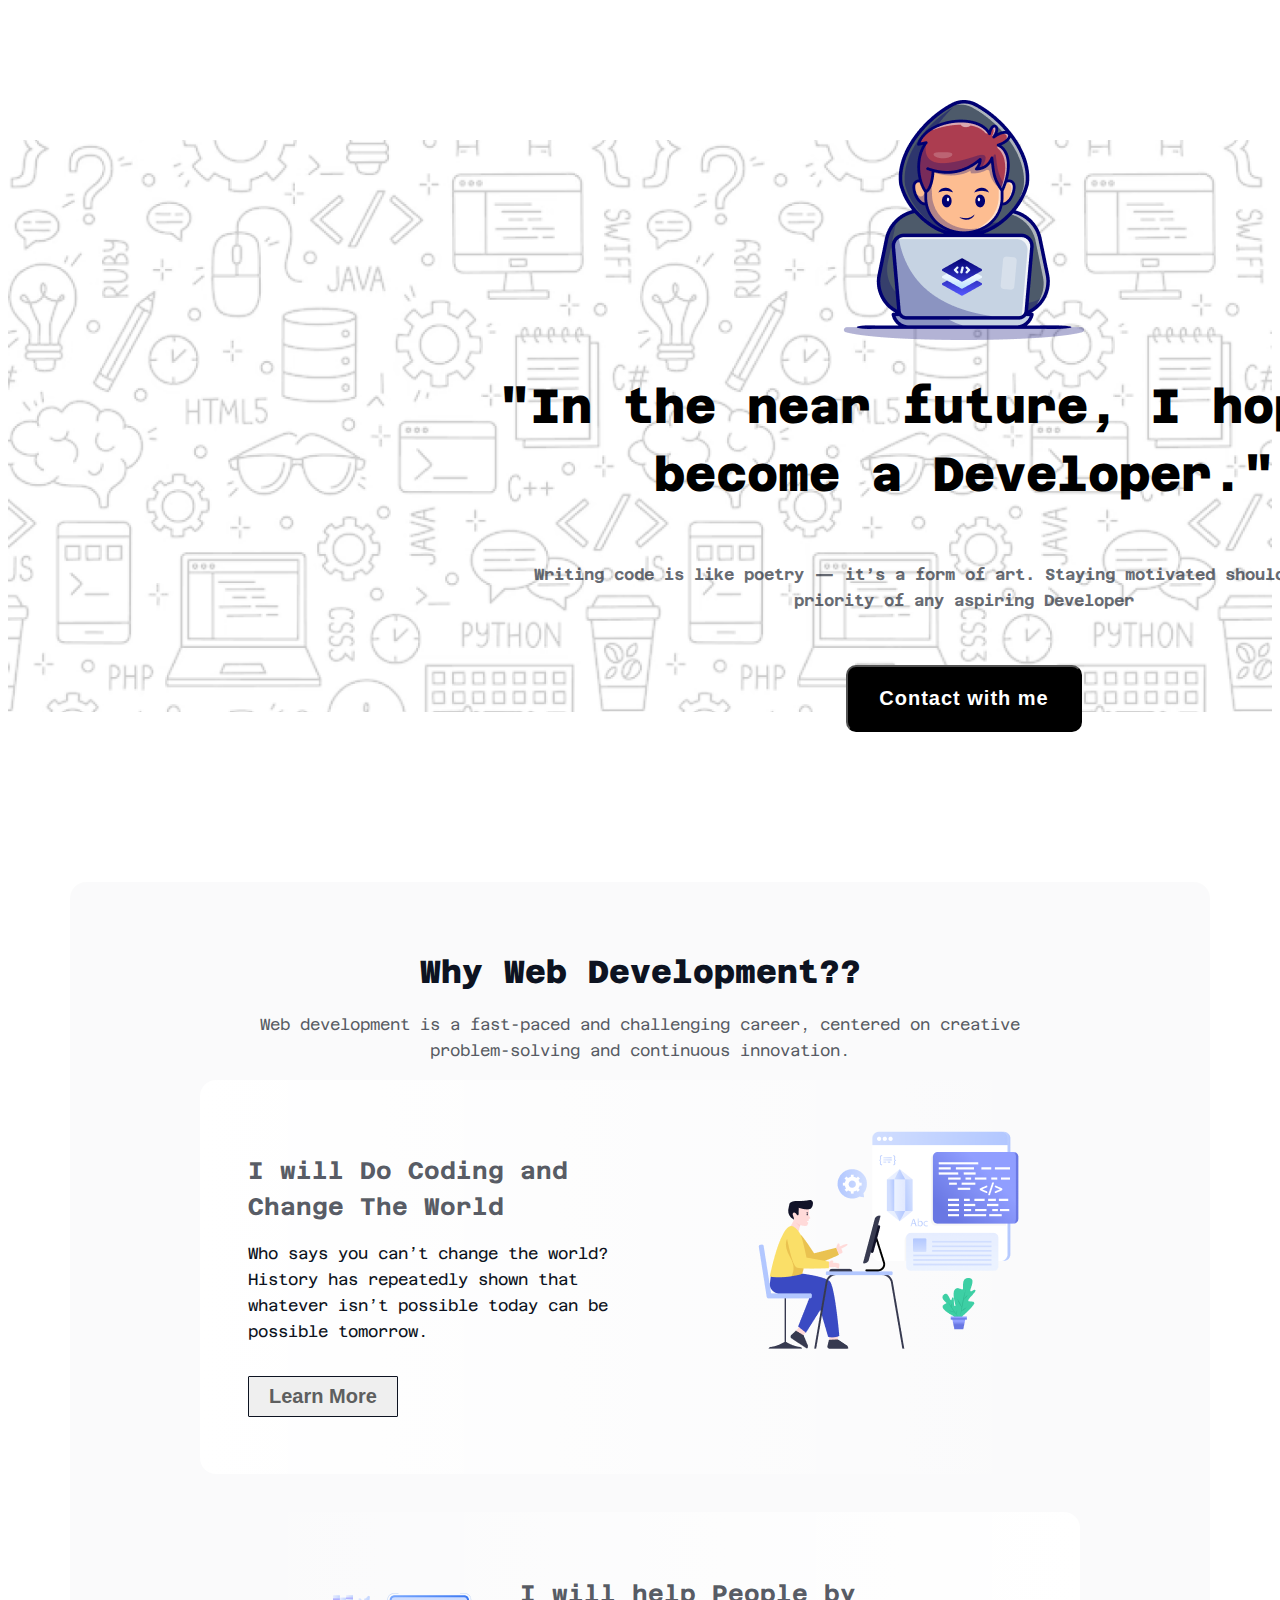
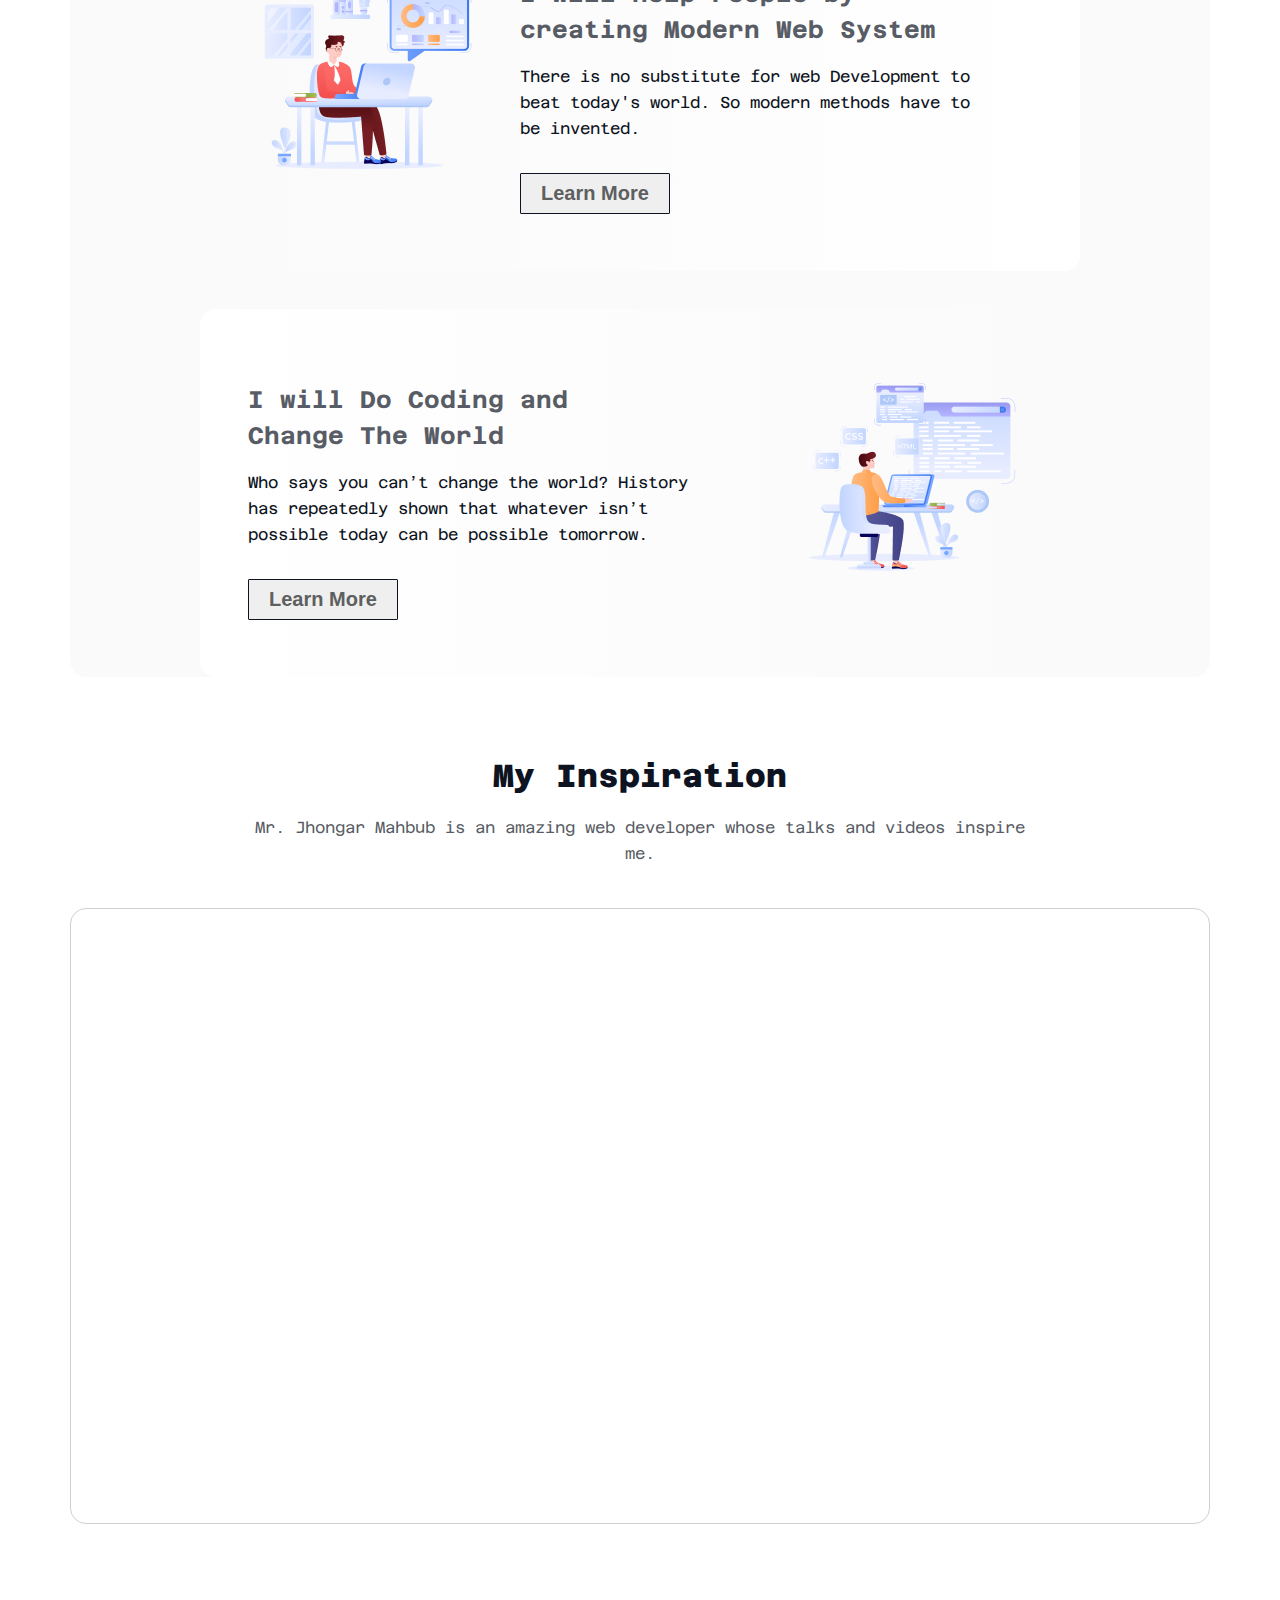
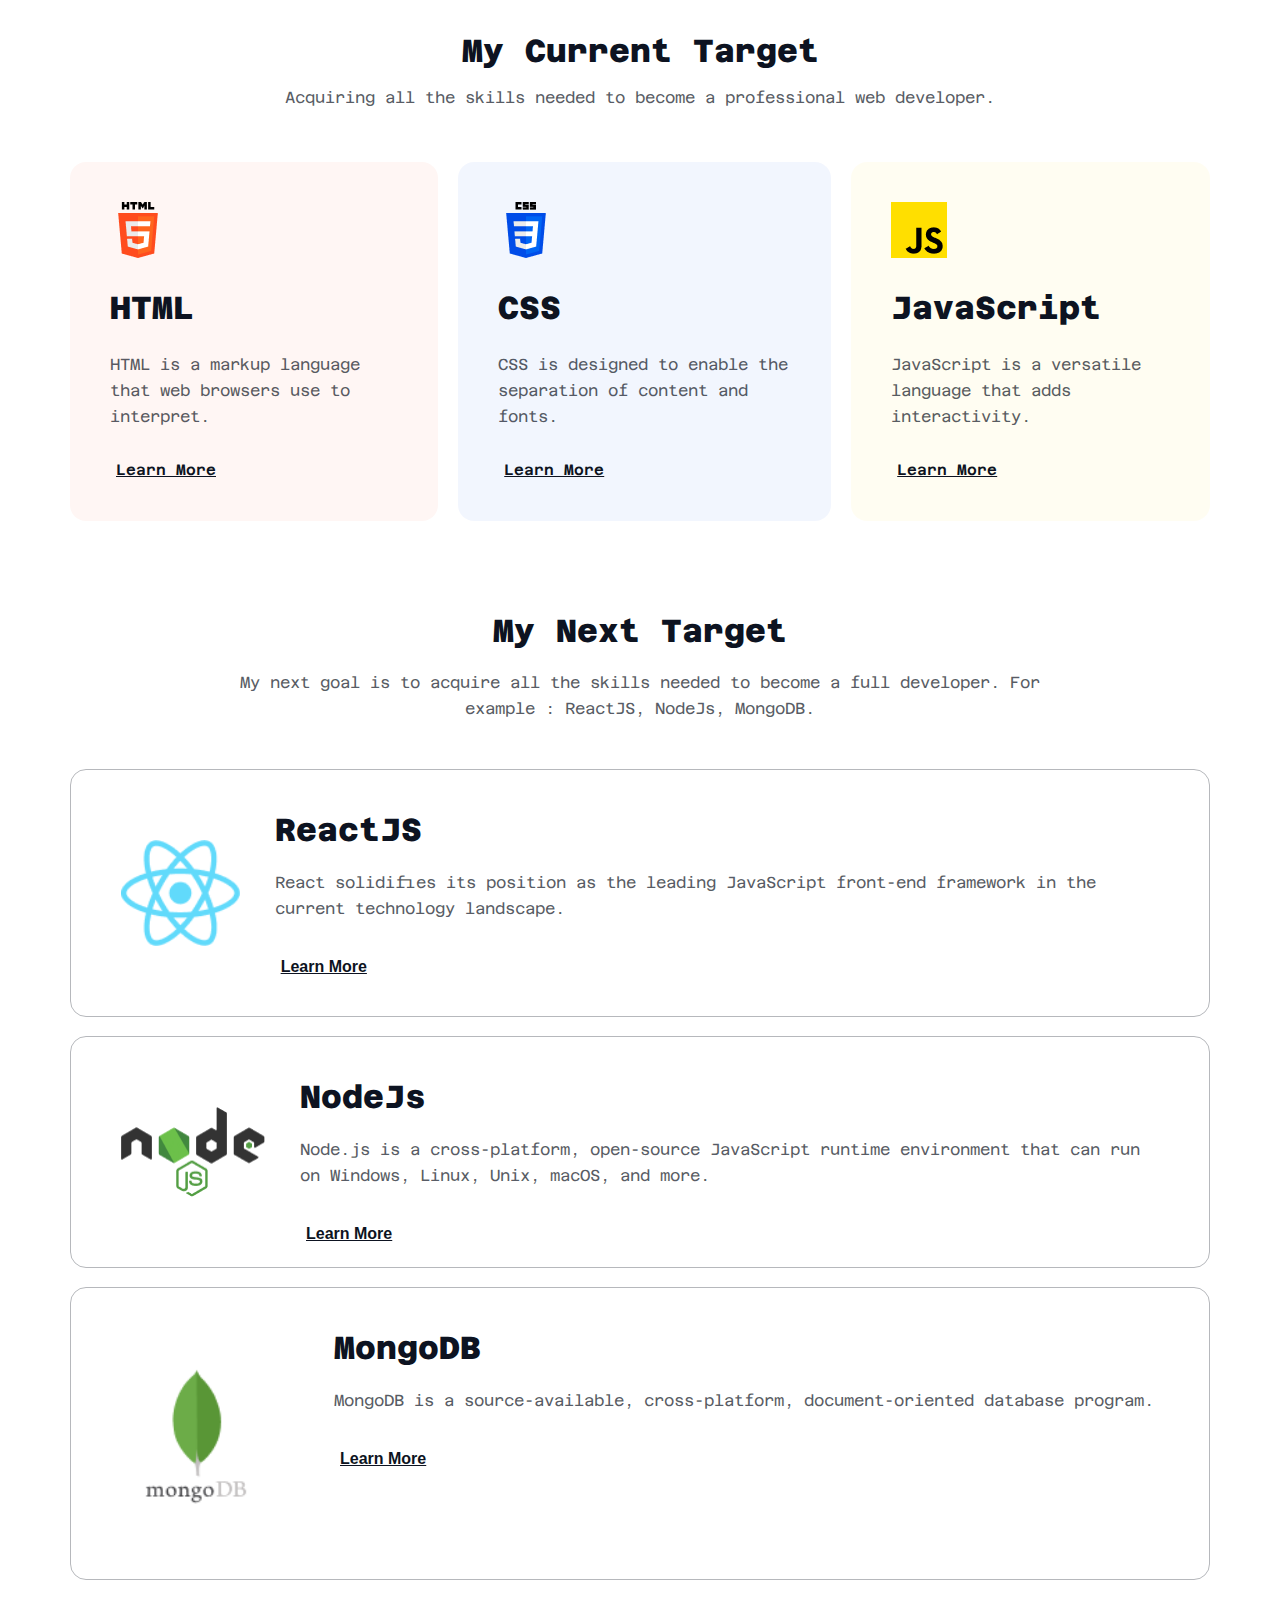
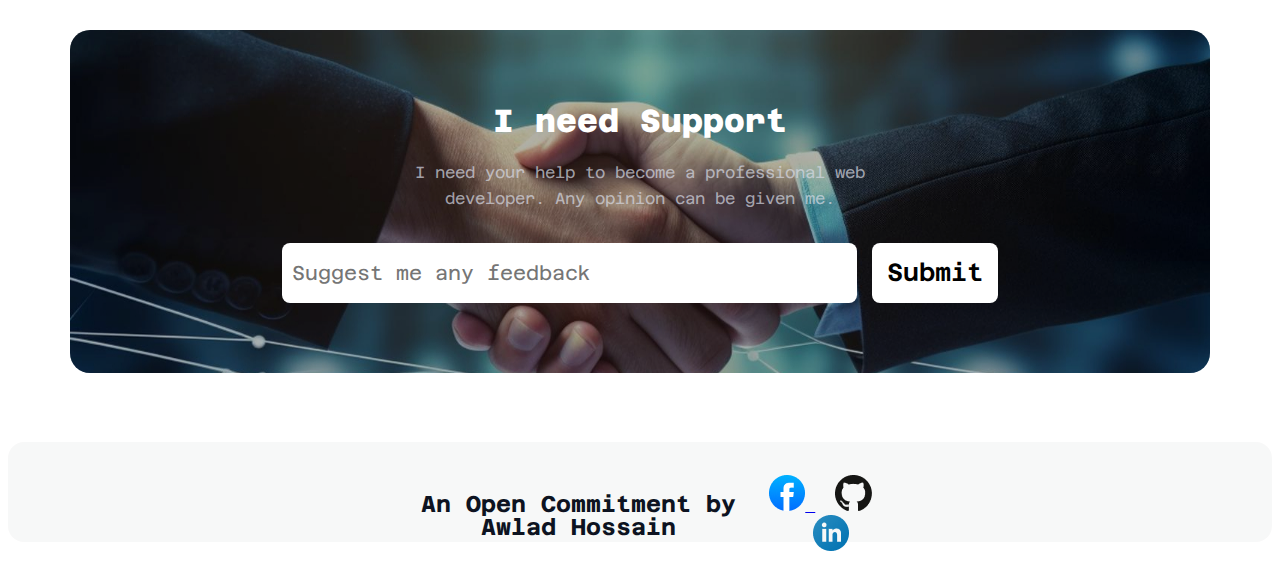
==== commit d16b6757: "added contact ifo" ====
--- a/index.html
+++ b/index.html
@@ -21,7 +21,7 @@
                 <h4 class="head-sub-tittle">
                     Writing code is like poetry — it’s a form of art. Staying motivated should be the top priority of any aspiring Developer
                 </h4>
-                <a href="practice.html" target="_blank" >
+                <a href="contact.html" target="_blank" >
                     <button class="head-btn">Contact with me</button>
 
                 </a>
@@ -173,7 +173,7 @@
              <div class="text-area">
                <div class="text-area-item">
                     <h1 class="text-head">I need Support</h1>
-                    <p class="text-description">Lorem Ipsum is simply dummy text of the printing and typesetting industry.</p>
+                    <p class="text-description">I need your help to become a professional web developer. Any opinion can be given me.</p>
                     <div class="write-comment">
                         <input class="text" type="text" placeholder="Suggest me any feedback for me">
                         <button class="submit-btn">Submit</button>
@@ -182,5 +182,24 @@
             </div>
        </section>
     </main>
+    <footer class="footer">
+        <div class="footer-items">
+            <div class="footer-tittle">
+                An Open Commitment by Awlad Hossain
+            </div>
+            <div class="contact-icon">
+                <a href="https://www.facebook.com/zillurrahman.marketer" target="_blank">
+                    <img src="assets/facebook.png" alt="">
+                </a>
+                <a class="asd" href="https://github.com/dashboard" target="_blank">
+                    <img src="assets/github.png" alt="">
+                </a>
+                <a href="https://www.facebook.com/zillurrahman.marketer" target="_blank">
+                    <img src="assets/linkedin-icon 1.png" alt="">
+                </a>
+            </div>
+        </div>
+        
+    </footer>
 </body>
 </html>--- a/style/style.css
+++ b/style/style.css
@@ -442,4 +442,42 @@
     border-radius: 8px;
 }
 /* End all of section  */
-/* End all of section  */+/* End all of section  */
+
+/* start footer part  */
+/* start footer part  */
+
+.footer{
+    height: 100px;
+    border-radius: 16px;
+    background: rgba(13, 19, 33, 0.03);
+    margin-top: 130px;
+}
+.footer-items{
+    display: flex;
+    flex-direction: row;
+    justify-content:space-between;
+    align-items:center;
+    text-align: center;
+    padding:33px 380px;
+
+}
+.footer-tittle{
+    color: rgb(13, 19, 33);
+    font-size: 23px;
+    font-weight: 700;
+    line-height: 23px;
+    letter-spacing: 0%;
+    /* text-align: center; */
+}
+.contact-icon{
+ 
+}
+.asd{
+    
+    width: 157.01px;
+    height: 36px;
+    margin: 0px 20px;
+}
+/* end footer part */
+/* end footer part */